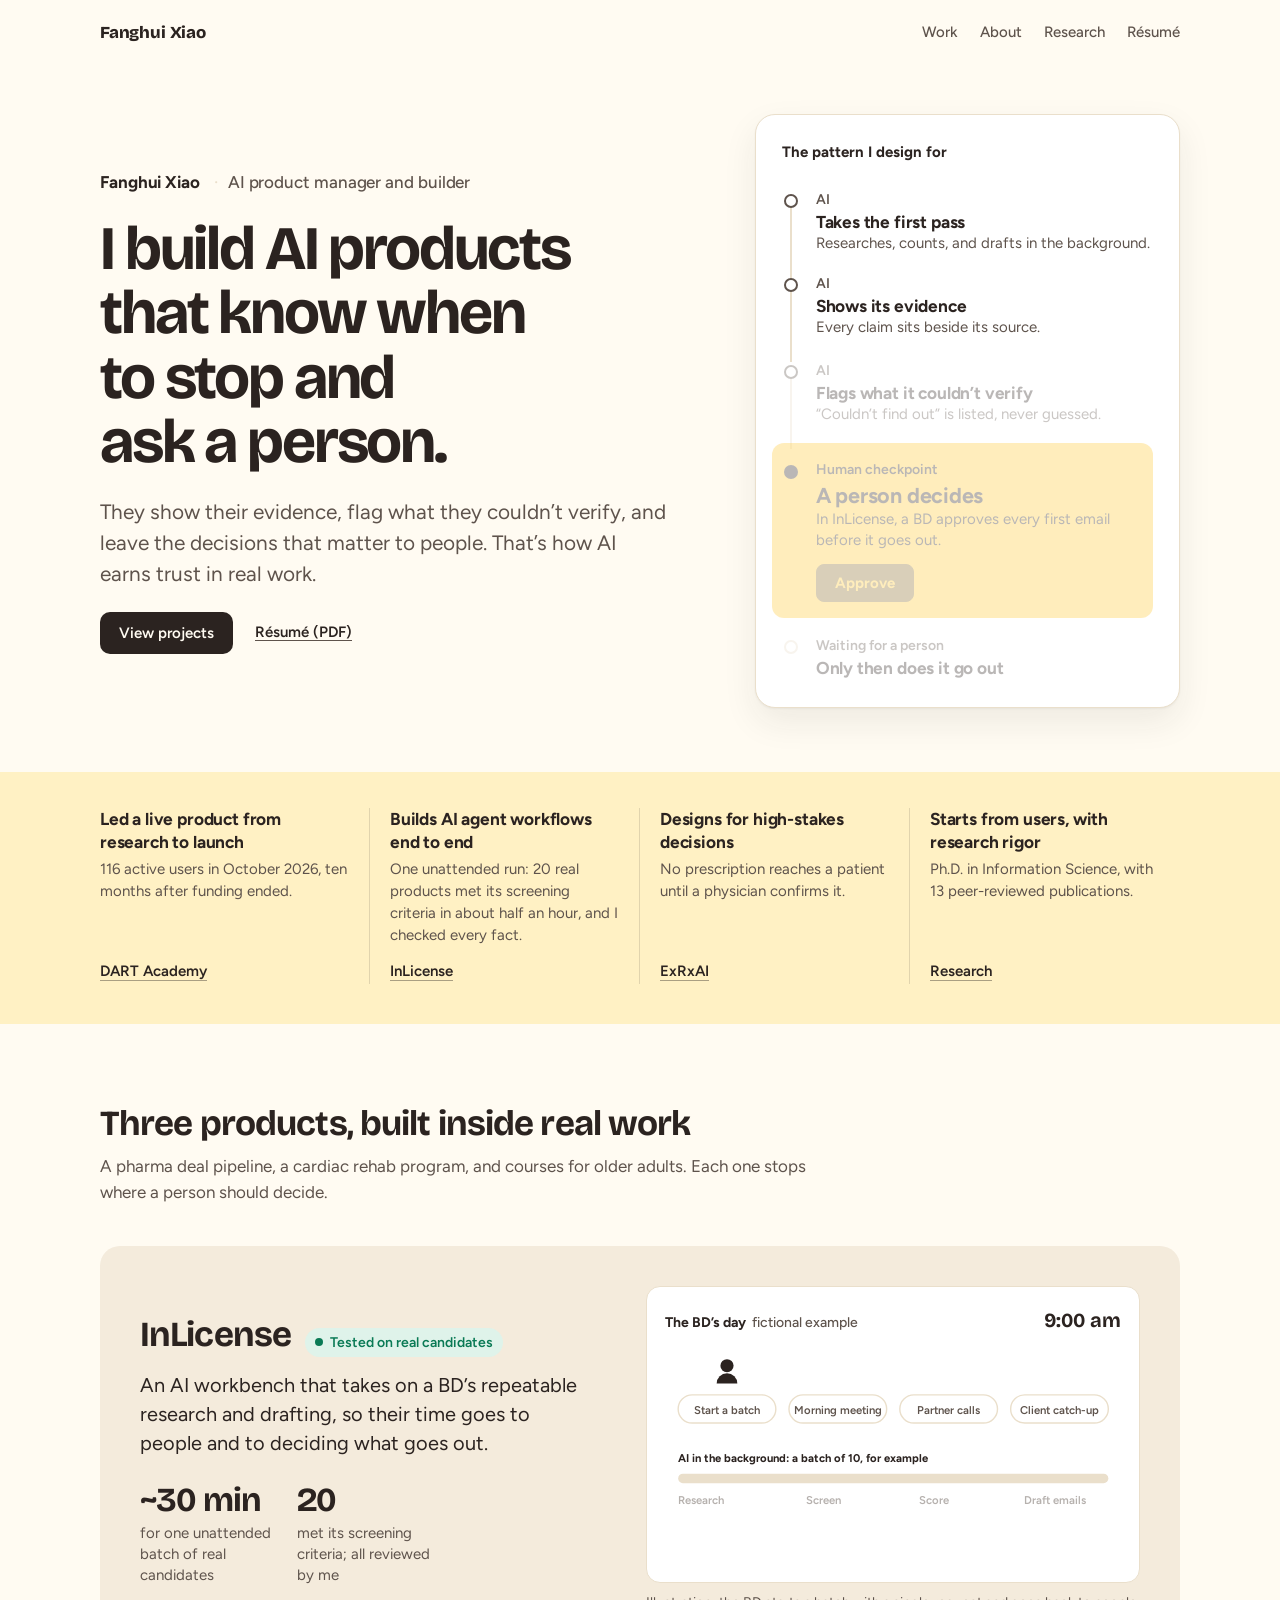
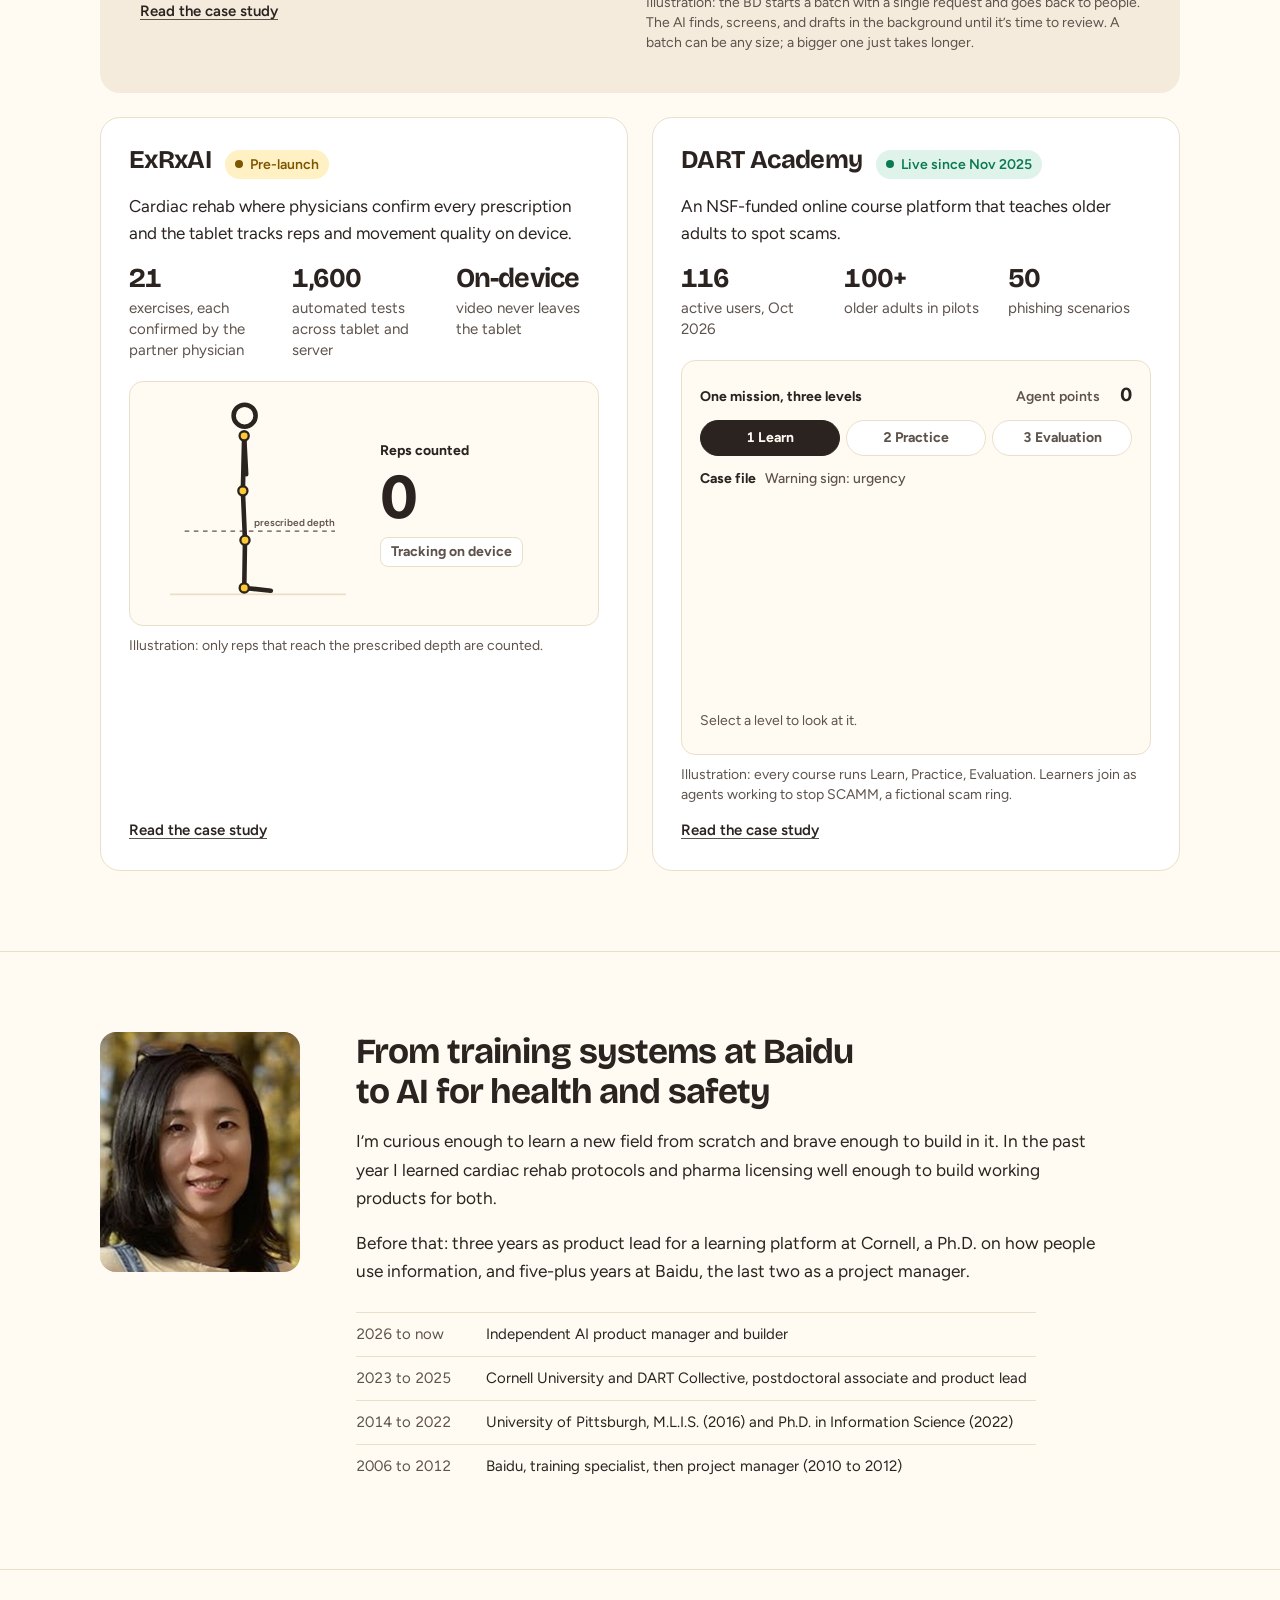
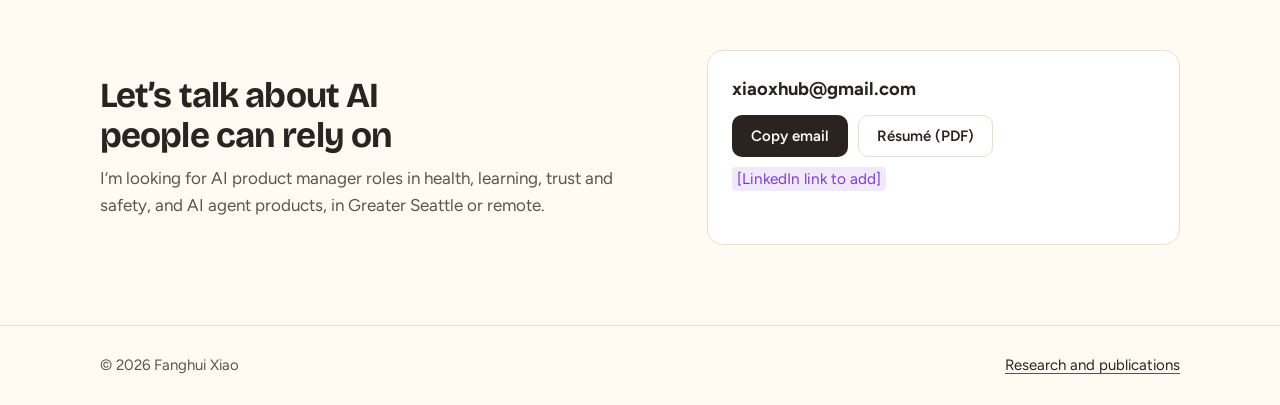
==== index.html @ 5f331b15 "Initial commit" ====
<!doctype html>
<html lang="en" data-theme="light">
<head>
<meta charset="utf-8">
<meta name="robots" content="noindex, nofollow">
<meta name="viewport" content="width=device-width, initial-scale=1, viewport-fit=cover">
<title>Fanghui Xiao</title>
<meta name="claude:viewport-fit-sides" content="cover">
<meta name="description" content="Fanghui Xiao, AI product manager and builder: human-in-the-loop AI for health, learning, and safety.">
<meta property="og:title" content="Fanghui Xiao, AI product manager and builder">
<meta property="og:description" content="AI products that know when to stop and ask a person.">
<link rel="icon" href="data:image/svg+xml,%3Csvg xmlns='http://www.w3.org/2000/svg' viewBox='0 0 32 32'%3E%3Crect width='32' height='32' rx='7' fill='%232b2320'/%3E%3Ccircle cx='16' cy='16' r='7' fill='%23ffc933'/%3E%3C/svg%3E">
<link rel="preconnect" href="https://fonts.googleapis.com">
<link rel="preconnect" href="https://fonts.gstatic.com" crossorigin>
<link rel="stylesheet" href="https://fonts.googleapis.com/css2?family=Bricolage+Grotesque:opsz,wght@12..96,500;12..96,600;12..96,700;12..96,800&family=Figtree:ital,wght@0,400;0,500;0,600;0,700;1,400&display=swap">
<link rel="stylesheet" href="styles.css">
</head>
<body>
<header class="site-header">
  <div class="wrap">
    <a class="brand" href="index.html">Fanghui Xiao</a>
    <nav class="nav" aria-label="Main">
      <a href="#work">Work</a>
      <a href="#about">About</a>
      <a href="research.html">Research</a>
      <a href="Fanghui_Xiao_Resume.pdf" target="_blank" rel="noopener">Résumé</a>
    </nav>
  </div>
</header>

<main>
  <section class="hero">
    <div class="wrap hero-grid">
      <div class="hero-id">
        <p class="idline">Fanghui Xiao <span>AI product manager and builder</span></p>
        <h1 class="statement">I build AI products that know when to stop and ask a person.</h1>
        <p class="hero-sub">They show their evidence, flag what they couldn’t verify, and leave the decisions that matter to people. That’s how AI earns trust in real work.</p>
        <div class="hero-actions">
          <a class="btn btn-go" href="#work">View projects</a>
          <a class="text-link" href="Fanghui_Xiao_Resume.pdf" target="_blank" rel="noopener">Résumé (PDF)</a>
        </div>
      </div>

      <figure class="method" aria-labelledby="method-title">
        <figcaption id="method-title">The pattern I design for</figcaption>
        <ol class="method-flow">
          <li><span class="who">AI</span><b>Takes the first pass</b><span class="desc">Researches, counts, and drafts in the background.</span></li>
          <li><span class="who">AI</span><b>Shows its evidence</b><span class="desc">Every claim sits beside its source.</span></li>
          <li><span class="who">AI</span><b>Flags what it couldn’t verify</b><span class="desc">“Couldn’t find out” is listed, never guessed.</span></li>
          <li class="human"><span class="who">Human checkpoint</span><b>A person decides</b><span class="desc">In InLicense, a BD approves every first email before it goes out.</span><button class="approve" type="button" hidden>Approve</button></li>
          <li class="done" aria-live="polite"><span class="who">Confirmed</span><b>Only then does it go out</b></li>
        </ol>
        <button class="replay" type="button" hidden>Replay</button>
      </figure>
    </div>

  </section>

  <section class="claims-band" aria-label="What I bring to an AI product team">
    <div class="wrap">
      <ul class="claims">
        <li><a class="ev" href="dart.html">
          <span class="claim">Led a live product from research to launch</span>
          <span class="proof">116 active users in October 2026, ten months after funding ended.</span>
          <span class="src">DART Academy</span>
        </a></li>
        <li><a class="ev" href="inlicense.html">
          <span class="claim">Builds AI agent workflows end to end</span>
          <span class="proof">One unattended run: 20 real products met its screening criteria in about half an hour, and I checked every fact.</span>
          <span class="src">InLicense</span>
        </a></li>
        <li><a class="ev" href="exrxai.html">
          <span class="claim">Designs for high-stakes decisions</span>
          <span class="proof">No prescription reaches a patient until a physician confirms it.</span>
          <span class="src">ExRxAI</span>
        </a></li>
        <li><a class="ev" href="research.html">
          <span class="claim">Starts from users, with research rigor</span>
          <span class="proof">Ph.D. in Information Science, with 13 peer-reviewed publications.</span>
          <span class="src">Research</span>
        </a></li>
      </ul>
    </div>
  </section>

  <section class="band" id="work">
    <div class="wrap">
      <div class="band-head">
        <h2>Three products, built inside real work</h2>
        <p>A pharma deal pipeline, a cardiac rehab program, and courses for older adults. Each one stops where a person should decide.</p>
      </div>

      <article class="feature">
        <div class="work-text">
          <div class="work-title"><h3><a href="inlicense.html">InLicense</a></h3><span class="chip go">Tested on real candidates</span></div>
          <p>An AI workbench that takes on a BD’s repeatable research and drafting, so their time goes to people and to deciding what goes out.</p>
          <ul class="stat-line">
            <li><strong>~30 min</strong>for one unattended batch of real candidates</li>
            <li><strong>20</strong>met its screening criteria; all reviewed by me</li>
          </ul>
          <a class="read" href="inlicense.html">Read the case study</a>
        </div>
        <figure class="vig" data-vig="day">
          <div class="vig-stage bd">
            <p class="vig-h">The BD’s day <span>fictional example</span><span class="pts"><b data-bd="clock">9:00 am</b></span></p>
            <svg viewBox="0 0 486 232" role="img" aria-label="A BD starts a batch, spends the day in meetings and calls while the pipeline works in the background, and returns to drafts ready for review.">
              <g class="bd-stop" data-bd="s0"><rect x="14" y="52" width="104" height="30" rx="15"></rect><text x="66" y="72" text-anchor="middle">Start a batch</text></g>
              <g class="bd-stop" data-bd="s1"><rect x="132" y="52" width="104" height="30" rx="15"></rect><text x="184" y="72" text-anchor="middle">Morning meeting</text></g>
              <g class="bd-stop" data-bd="s2"><rect x="250" y="52" width="104" height="30" rx="15"></rect><text x="302" y="72" text-anchor="middle">Partner calls</text></g>
              <g class="bd-stop" data-bd="s3"><rect x="368" y="52" width="104" height="30" rx="15"></rect><text x="420" y="72" text-anchor="middle">Client catch-up</text></g>
              <g class="bd-me" data-bd="me" transform="translate(66,30)"><circle cx="0" cy="-9" r="7"></circle><path d="M-11 10a11 11 0 0 1 22 0z"></path></g>
              <text class="bd-row" x="14" y="124">AI in the background: a batch of 10, for example</text>
              <rect class="bd-bar" x="14" y="136" width="458" height="10" rx="5"></rect>
              <rect class="bd-fill" data-bd="fill" x="14" y="136" width="0" height="10" rx="5"></rect>
              <text class="bd-step" data-bd="p0" x="14" y="168">Research</text>
              <text class="bd-step" data-bd="p1" x="150" y="168">Screen</text>
              <text class="bd-step" data-bd="p2" x="270" y="168">Score</text>
              <text class="bd-step" data-bd="p3" x="382" y="168">Draft emails</text>
              <g class="bd-done" data-bd="done"><rect x="14" y="186" width="458" height="38" rx="10"></rect><text x="30" y="210">6 drafts ready for your review. 1 needs your check.</text></g>
            </svg>
          </div>
          <figcaption>Illustration: the BD starts a batch with a single request and goes back to people. The AI finds, screens, and drafts in the background until it’s time to review. A batch can be any size; a bigger one just takes longer.</figcaption>
        </figure>
      </article>

      <div class="work-pair">
        <article class="work-card">
          <div class="work-title"><h3><a href="exrxai.html">ExRxAI</a></h3><span class="chip hold">Pre-launch</span></div>
          <p>Cardiac rehab where physicians confirm every prescription and the tablet tracks reps and movement quality on device.</p>
          <ul class="stat-line">
            <li><strong>21</strong>exercises, each confirmed by the partner physician</li>
            <li><strong>1,600</strong>automated tests across tablet and server</li>
            <li><strong>On-device</strong>video never leaves the tablet</li>
          </ul>
          <figure class="vig" data-vig="squat">
            <div class="vig-stage ex">
              <svg viewBox="0 0 240 226" role="img" aria-label="A figure doing squats while its joints are tracked">
                <line class="ex-floor" x1="24" y1="212" x2="216" y2="212"></line>
                <line class="ex-target" x1="40" y1="143" x2="204" y2="143"></line>
                <text class="ex-tlabel" x="204" y="137" text-anchor="end">prescribed depth</text>
                <line class="ex-bone" x1="105" y1="205" x2="134" y2="208"></line>
                <polyline class="ex-bone" data-ex="body" points="105,205 105,153 105,99 105,39"></polyline>
                <line class="ex-bone" data-ex="arm" x1="105" y1="39" x2="105" y2="81"></line>
                <circle class="ex-head" data-ex="head" cx="105" cy="17" r="12"></circle>
                <circle class="ex-joint" data-ex="j0" cx="105" cy="205" r="5"></circle>
                <circle class="ex-joint" data-ex="j1" cx="105" cy="153" r="5"></circle>
                <circle class="ex-joint" data-ex="j2" cx="105" cy="99" r="5"></circle>
                <circle class="ex-joint" data-ex="j3" cx="105" cy="39" r="5"></circle>
              </svg>
              <div class="ex-read">
                <p class="vig-h">Reps counted</p>
                <p class="ex-count" data-ex="count">0</p>
                <p class="ex-status" data-ex="status" data-s="idle">Tracking on device</p>
              </div>
            </div>
            <figcaption>Illustration: only reps that reach the prescribed depth are counted.</figcaption>
          </figure>
          <a class="read" href="exrxai.html">Read the case study</a>
        </article>

        <article class="work-card">
          <div class="work-title"><h3><a href="dart.html">DART Academy</a></h3><span class="chip go">Live since Nov 2025</span></div>
          <p>An NSF-funded online course platform that teaches older adults to spot scams.</p>
          <ul class="stat-line">
            <li><strong>116</strong>active users, Oct 2026</li>
            <li><strong>100+</strong>older adults in pilots</li>
            <li><strong>50</strong>phishing scenarios</li>
          </ul>
          <figure class="vig" data-vig="mission">
            <div class="vig-stage dart">
              <p class="vig-h">One mission, three levels<span class="pts">Agent points <b data-da="pts">0</b></span></p>
              <ol class="lv" aria-label="Choose a level to look at"><li data-lv="0"><button type="button">Learn</button></li><li data-lv="1"><button type="button">Practice</button></li><li data-lv="2"><button type="button">Evaluation</button></li></ol>
              <div class="ms">
                <div class="ms-p" data-ms="0">
                  <p class="ms-t">Case file <span>Warning sign: urgency</span></p>
                  <dl class="cf">
                    <div data-cf="1"><dt>Why scammers do it</dt><dd>So you act before you think.</dd></div>
                    <div data-cf="2"><dt>What to do</dt><dd>Slow down and verify first.</dd></div>
                    <div data-cf="3"><dt>What to say</dt><dd>“I need time to check this.”</dd></div>
                  </dl>
                </div>
                <div class="ms-p" data-ms="1">
                  <p class="ms-t">Intercepted from SCAMM <span>practice scenario</span></p>
                  <svg class="ms-msg" viewBox="0 0 330 132" role="img" aria-label="A magnifying glass sweeps a suspicious text message and two warning signs light up">
                    <rect class="da-bubble" x="6" y="6" width="262" height="120" rx="16"></rect>
                    <rect class="da-hl" data-da="h1" x="0" y="0" width="0" height="0" rx="5"></rect>
                    <rect class="da-hl" data-da="h2" x="0" y="0" width="0" height="0" rx="5"></rect>
                    <text class="da-t" x="26" y="42">Grandma, I’m in trouble.</text>
                    <text class="da-t" data-da="t1" x="26" y="74">Send $2,000 right now.</text>
                    <text class="da-t" data-da="t2" x="26" y="106">Please don’t tell Mom.</text>
                    <g class="da-lens" data-da="lens"><line x1="17" y1="17" x2="40" y2="40"></line><circle r="24"></circle></g>
                  </svg>
                  <p class="signs"><span data-sg="1">Urgency and money</span><span data-sg="2">Secrecy</span></p>
                </div>
                <div class="ms-p ms-ev" data-ms="2">
                  <svg class="shield" viewBox="0 0 120 140" role="img" aria-label="A shield badge fills as the learner passes the evaluation">
                    <defs><clipPath id="shield-clip"><rect data-da="rise" x="0" y="140" width="120" height="140"></rect></clipPath></defs>
                    <path class="sh-bg" d="M60 8L108 26V70C108 100 88 122 60 132C32 122 12 100 12 70V26Z"></path>
                    <path class="sh-fill" clip-path="url(#shield-clip)" d="M60 8L108 26V70C108 100 88 122 60 132C32 122 12 100 12 70V26Z"></path>
                    <path class="sh-line" d="M60 8L108 26V70C108 100 88 122 60 132C32 122 12 100 12 70V26Z"></path>
                    <path class="sh-check" data-da="check" d="M40 70l14 15 27-32"></path>
                  </svg>
                  <div class="ev">
                    <p data-ev="1">Evaluation passed</p>
                    <p data-ev="2">Rank up</p>
                    <p data-ev="3">Certificate earned</p>
                  </div>
                </div>
              </div>
              <p class="ms-ctl"><span class="ms-hint">Select a level to look at it.</span><button class="ms-play" type="button" hidden>Play all</button></p>
            </div>
            <figcaption>Illustration: every course runs Learn, Practice, Evaluation. Learners join as agents working to stop SCAMM, a fictional scam ring.</figcaption>
          </figure>
          <a class="read" href="dart.html">Read the case study</a>
        </article>
      </div>

    </div>
  </section>

  <section class="band" id="about">
    <div class="wrap about">
      <div class="portrait">
        <span class="initials" aria-hidden="true">FX</span>
        <img src="images/fanghui.jpg" alt="Fanghui Xiao" id="portrait-img" onerror="this.remove()">
      </div>
      <div class="about-text">
        <h2>From training systems at Baidu to AI for health and safety</h2>
        <p>I’m curious enough to learn a new field from scratch and brave enough to build in it. In the past year I learned cardiac rehab protocols and pharma licensing well enough to build working products for both.</p>
        <p>Before that: three years as product lead for a learning platform at Cornell, a Ph.D. on how people use information, and five-plus years at Baidu, the last two as a project manager.</p>
        <ul class="path">
          <li><span class="when">2026 to now</span><span>Independent AI product manager and builder</span></li>
          <li><span class="when">2023 to 2025</span><span>Cornell University and DART Collective, postdoctoral associate and product lead</span></li>
          <li><span class="when">2014 to 2022</span><span>University of Pittsburgh, M.L.I.S. (2016) and Ph.D. in Information Science (2022)</span></li>
          <li><span class="when">2006 to 2012</span><span>Baidu, training specialist, then project manager (2010 to 2012)</span></li>
        </ul>
      </div>
    </div>
  </section>

  <section class="band" id="contact">
    <div class="wrap contact">
      <div class="band-head" style="margin-bottom:0">
        <h2>Let’s talk about AI people can rely on</h2>
        <p>I’m looking for AI product manager roles in health, learning, trust and safety, and AI agent products, in Greater Seattle or remote.</p>
      </div>
      <div class="contact-box">
        <span class="email" id="email-2">xiaoxhub@gmail.com</span>
        <div class="row">
          <button class="btn btn-go" type="button" data-copy="email-2" data-note="note-2">Copy email</button>
          <a class="btn btn-line" href="Fanghui_Xiao_Resume.pdf" target="_blank" rel="noopener">Résumé (PDF)</a>
          <span class="todo-inline">[LinkedIn link to add]</span>
        </div>
        <span class="copy-note" id="note-2" aria-live="polite"></span>
      </div>
    </div>
  </section>
</main>

<footer class="site-footer">
  <div class="wrap">
    <span>© 2026 Fanghui Xiao</span>
    <a href="research.html">Research and publications</a>
  </div>
</footer>

<script src="vignettes.js"></script>
<script>
(function () {
  var img = document.getElementById('portrait-img');
  var initials = document.querySelector('.portrait .initials');
  function showPhoto() { if (initials) initials.style.visibility = 'hidden'; }
  if (img) { if (img.complete && img.naturalWidth > 0) showPhoto(); else img.addEventListener('load', showPhoto); }

  /* Method diagram: the AI steps run, then the flow waits for the visitor to approve. */
  (function () {
    var m = document.querySelector('.method');
    if (!m) return;
    if (window.matchMedia && window.matchMedia('(prefers-reduced-motion: reduce)').matches) return;
    var items = m.querySelectorAll('.method-flow li');
    var btn = m.querySelector('.approve'), replay = m.querySelector('.replay');
    var who = m.querySelector('li.done .who');
    var timers = [];
    function run() {
      timers.forEach(clearTimeout); timers = [];
      m.classList.add('play'); m.classList.remove('approved', 'waiting');
      Array.prototype.forEach.call(items, function (li) { li.classList.remove('on'); });
      btn.hidden = false; btn.disabled = true; btn.textContent = 'Approve';
      replay.hidden = true; who.textContent = 'Waiting for a person';
      [0, 1, 2, 3].forEach(function (i) {
        timers.push(setTimeout(function () {
          items[i].classList.add('on');
          if (i === 3) { btn.disabled = false; m.classList.add('waiting'); }
        }, 500 + i * 650));
      });
    }
    btn.addEventListener('click', function () {
      m.classList.remove('waiting'); m.classList.add('approved');
      items[4].classList.add('on');
      who.textContent = 'Confirmed'; btn.textContent = '\u2713 Approved'; btn.disabled = true;
      replay.hidden = false;
    });
    replay.addEventListener('click', run);
    run();
  })();

  document.querySelectorAll('[data-copy]').forEach(function (btn) {
    btn.addEventListener('click', function () {
      var el = document.getElementById(btn.getAttribute('data-copy'));
      var note = document.getElementById(btn.getAttribute('data-note'));
      var text = el.textContent.trim();
      var done = function () { note.textContent = 'Email copied.'; };
      var fallback = function () {
        var r = document.createRange(); r.selectNodeContents(el);
        var s = window.getSelection(); s.removeAllRanges(); s.addRange(r);
        note.textContent = 'Selected. Press Ctrl+C or Cmd+C to copy.';
      };
      try {
        if (navigator.clipboard && navigator.clipboard.writeText) navigator.clipboard.writeText(text).then(done, fallback);
        else fallback();
      } catch (e) { fallback(); }
    });
  });
})();
</script>
</body>
</html>
---- styles.css ----
/*
  Design plan
  Subject: Fanghui Xiao, AI product manager who builds human-in-the-loop AI.
  Audience: recruiters (10-second skim) and AI PM hiring managers (want evidence of judgment).
  Signature: an evidence card in the hero. Four numbered claims, each linking to the case study
  that backs it. Two semantic colors carry the work sections:
  amber = a human checkpoint / needs review, green = confirmed by a person.
  Layout: left-aligned, generous margins; home hero is two columns (identity | review card);
  case studies use a heading column beside a reading column, stacking on phones.
  Type: Schibsted Grotesk for everything structural; Source Serif 4 for long-form reading.
*/
:root {
  --paper: #f3f5f4;
  --surface: #ffffff;
  --ink: #17201d;
  --ink-soft: #424e4a;
  --rule: #d6dedb;
  --go: #0b6e4f;          /* confirmed by a person */
  --go-wash: #e0efe8;
  --hold: #a35d00;        /* human checkpoint / needs review */
  --hold-wash: #f8ecd9;
  --todo: #7b3fc4;
  --todo-wash: #f1e9fb;
  --shadow: 0 1px 2px rgba(23, 32, 29, 0.06), 0 12px 32px rgba(23, 32, 29, 0.08);

  --sans: "Schibsted Grotesk", "Helvetica Neue", Arial, sans-serif;
  --serif: "Source Serif 4", Georgia, "Times New Roman", serif;

  --t-xs: 0.875rem;
  --t-sm: 0.9375rem;
  --t-base: 1.0625rem;
  --t-md: 1.25rem;
  --t-lg: 1.6rem;
  --t-xl: 2.2rem;
  --t-hero: clamp(2.6rem, 1.7rem + 3.6vw, 4.6rem);

  --maxw: 1120px;
  --r: 10px;
}

*, *::before, *::after { box-sizing: border-box; }
[hidden] { display: none !important; }
html { -webkit-text-size-adjust: 100%; scroll-behavior: smooth; }
body {
  margin: 0;
  background: var(--paper);
  color: var(--ink);
  font-family: var(--sans);
  font-size: var(--t-base);
  line-height: 1.55;
}
img { max-width: 100%; height: auto; display: block; }
a { color: var(--go); text-underline-offset: 3px; text-decoration-thickness: 1px; }
a:hover { text-decoration-thickness: 2px; }
:focus-visible { outline: 2px solid var(--go); outline-offset: 3px; border-radius: 3px; }
h1, h2, h3 { margin: 0; line-height: 1.12; text-wrap: balance; font-weight: 700; letter-spacing: -0.015em; }
h1 { font-size: var(--t-hero); font-weight: 800; letter-spacing: -0.03em; }
h2 { font-size: var(--t-xl); }
h3 { font-size: var(--t-md); letter-spacing: -0.005em; }
p { margin: 0; max-width: 68ch; }

.wrap {
  max-width: var(--maxw);
  margin: 0 auto;
  padding-left: max(20px, env(safe-area-inset-left, 0px));
  padding-right: max(20px, env(safe-area-inset-right, 0px));
}
.kicker { font-size: var(--t-sm); font-weight: 600; color: var(--ink-soft); }
.muted { color: var(--ink-soft); }

/* ---------- Header ---------- */
.site-header .wrap { display: flex; align-items: center; justify-content: space-between; gap: 16px; flex-wrap: wrap; padding-block: 20px; }
.brand { font-weight: 800; font-size: 1.05rem; color: var(--ink); text-decoration: none; letter-spacing: -0.01em; }
.nav { display: flex; gap: 22px; flex-wrap: wrap; font-size: var(--t-sm); font-weight: 500; }
.nav a { color: var(--ink-soft); text-decoration: none; }
.nav a:hover, .nav a[aria-current="page"] { color: var(--ink); }
.nav a[aria-current="page"] { text-decoration: underline; text-decoration-color: var(--go); text-decoration-thickness: 2px; }

/* ---------- Buttons ---------- */
.btn {
  display: inline-flex; align-items: center; justify-content: center; gap: 8px;
  padding: 11px 18px; border-radius: 8px; font: 600 var(--t-sm)/1.2 var(--sans);
  text-decoration: none; cursor: pointer; border: 1.5px solid transparent;
}
.btn-go { background: var(--go); color: var(--surface); }
.btn-go:hover { filter: brightness(1.08); }
.btn-line { background: transparent; color: var(--ink); border-color: var(--rule); }
.btn-line:hover { border-color: var(--ink-soft); }

/* ---------- Hero ---------- */
.hero { padding-block: 40px 88px; }
.hero-grid { display: grid; grid-template-columns: minmax(0, 1.1fr) minmax(0, 1fr); gap: 56px; align-items: center; }
.hero-id { display: flex; flex-direction: column; gap: 22px; }
.hero-id .role { font-size: var(--t-md); font-weight: 600; color: var(--go); margin: 0; }
.hero-id .pitch { font-family: var(--serif); font-size: clamp(1.4rem, 1.05rem + 1.1vw, 1.8rem); line-height: 1.4; max-width: 36ch; text-wrap: balance; letter-spacing: -0.005em; }
.glance { display: grid; grid-template-columns: auto minmax(0, 1fr); gap: 6px 18px; margin: 0; font-size: var(--t-sm); max-width: 440px; }
.glance dt { color: var(--ink-soft); }
.glance dd { margin: 0; font-weight: 500; }
.hero-actions { display: flex; gap: 22px; flex-wrap: wrap; align-items: center; }

/* The evidence card: the one object on the page with depth */
.review {
  background: var(--surface); border: 1px solid var(--rule); border-radius: 14px;
  box-shadow: var(--shadow); padding: 24px 24px 20px; display: flex; flex-direction: column; gap: 14px;
}
.chip { display: inline-flex; align-items: center; gap: 7px; font-size: var(--t-xs); font-weight: 600; padding: 4px 10px; border-radius: 999px; }
.chip::before { content: ""; width: 8px; height: 8px; border-radius: 50%; background: currentColor; }
.chip.hold { color: var(--hold); background: var(--hold-wash); }
.chip.go { color: var(--go); background: var(--go-wash); }
.review-from { font-size: var(--t-xs); font-weight: 600; color: var(--ink-soft); letter-spacing: 0.02em; text-transform: uppercase; }
.review h2 { font-size: 1.5rem; letter-spacing: -0.02em; }
.evidence { list-style: none; margin: 0; padding: 0; display: flex; flex-direction: column; }
.evidence li { border-top: 1px solid var(--rule); }
.evidence .ev { display: grid; grid-template-columns: 30px minmax(0, 1fr); gap: 12px; padding: 13px 6px 13px 0; color: inherit; text-decoration: none; border-radius: 6px; }
.evidence .num { font-size: var(--t-sm); font-weight: 700; color: var(--go); font-variant-numeric: tabular-nums; padding-top: 2px; }
.evidence .claim { display: block; font-weight: 600; font-size: 1.02rem; line-height: 1.35; }
.evidence .proof { display: block; font-size: var(--t-sm); color: var(--ink-soft); margin-top: 3px; line-height: 1.45; }
.evidence .src { font-weight: 600; color: var(--go); white-space: nowrap; }
.evidence .src::after { content: " \2192"; }
.evidence .ev:hover .claim { color: var(--go); }
.evidence .ev:hover .src { text-decoration: underline; text-underline-offset: 3px; }
.text-link { font-weight: 600; font-size: var(--t-sm); }
.card-contact { align-self: flex-start; }
.card-contact::after { content: " \2192"; }
.copy-note { font-size: var(--t-xs); color: var(--ink-soft); min-height: 1.2em; }

@media (prefers-reduced-motion: no-preference) {
  .evidence li { animation: rise-in 0.5s ease both; }
  .evidence li:nth-child(1) { animation-delay: 0.1s; }
  .evidence li:nth-child(2) { animation-delay: 0.22s; }
  .evidence li:nth-child(3) { animation-delay: 0.34s; }
  .evidence li:nth-child(4) { animation-delay: 0.46s; }
}
@keyframes rise-in { from { opacity: 0.2; transform: translateY(4px); } to { opacity: 1; transform: none; } }

/* ---------- Sections ---------- */
.band { padding-block: 80px; border-top: 1px solid var(--rule); }
.band-head { display: flex; flex-direction: column; gap: 10px; margin-bottom: 40px; max-width: 760px; }
.band-head p { color: var(--ink-soft); }

/* Work rows */
.work { display: flex; flex-direction: column; }
.work-item {
  display: grid; grid-template-columns: minmax(0, 1.25fr) minmax(0, 1fr); gap: 48px;
  padding-block: 40px; border-top: 1px solid var(--rule);
}
.work-item:last-child { border-bottom: 1px solid var(--rule); }
.work-text { display: flex; flex-direction: column; gap: 14px; min-width: 0; }
.work-title { display: flex; align-items: baseline; gap: 14px; flex-wrap: wrap; }
.work-title h3 { font-size: var(--t-lg); }
.work-title h3 a { color: var(--ink); text-decoration: none; }
.work-title h3 a:hover { color: var(--go); }
.work-sub { font-size: var(--t-sm); color: var(--ink-soft); }
.stat-line { display: grid; grid-template-columns: repeat(3, minmax(0, 1fr)); gap: 12px 20px; margin: 4px 0 0; padding: 0; list-style: none; }
.stat-line li { display: flex; flex-direction: column; font-size: var(--t-sm); line-height: 1.4; color: var(--ink-soft); }
.stat-line strong { white-space: nowrap; font-size: 1.35rem; color: var(--ink); font-weight: 700; font-variant-numeric: tabular-nums; letter-spacing: -0.01em; }
.read { font-weight: 600; font-size: var(--t-sm); }

/* Flow: the signature diagram, amber marks the human step */
.flow { list-style: none; margin: 0; padding: 0; display: flex; flex-direction: column; gap: 0; align-self: center; min-width: 0; }
.flow li { position: relative; display: grid; grid-template-columns: 14px minmax(0, 1fr); gap: 12px; padding: 7px 0; font-size: var(--t-sm); }
.flow li::before { content: ""; width: 12px; height: 12px; border-radius: 50%; border: 2px solid var(--rule); background: var(--surface); margin-top: 4px; z-index: 1; }
.flow li:not(:last-child)::after { content: ""; position: absolute; left: 6px; top: 21px; bottom: -9px; width: 2px; background: var(--rule); }
.flow .who { color: var(--ink-soft); font-size: var(--t-xs); display: block; }
.flow li.human::before { border-color: var(--hold); background: var(--hold); }
.flow li.human span:first-child, .flow li.human { font-weight: 600; }
.flow li.human .who { color: var(--hold); font-weight: 600; }
.flow-key { display: flex; gap: 16px; font-size: var(--t-xs); color: var(--ink-soft); margin-top: 8px; padding-left: 26px; }
.flow-key span::before { content: ""; display: inline-block; width: 9px; height: 9px; border-radius: 50%; margin-right: 6px; vertical-align: 0; background: var(--hold); }

/* Principles */
.principles { display: grid; grid-template-columns: repeat(2, minmax(0, 1fr)); gap: 36px 48px; max-width: 960px; }
.principle { display: flex; flex-direction: column; gap: 10px; padding-top: 18px; border-top: 3px solid var(--ink); }
.principle p { font-size: var(--t-base); }
.principle .ex { font-family: var(--serif); font-size: 1rem; color: var(--ink-soft); }

/* About */
.about-text { max-width: 760px; }
.id-row { display: flex; align-items: center; gap: 22px; }
.id-row .role { margin-top: 8px; }
.portrait { position: relative; flex: none; width: 148px; height: 148px; border-radius: 50%; overflow: hidden; background: var(--go-wash); display: grid; place-items: center; }
.portrait img { position: absolute; inset: 0; width: 100%; height: 100%; object-fit: cover; }
.portrait .initials { font-size: 2rem; font-weight: 800; color: var(--go); letter-spacing: -0.03em; }
.about-text { display: flex; flex-direction: column; gap: 16px; }
.about-text p { font-family: var(--serif); font-size: 1.12rem; line-height: 1.65; }
.path { list-style: none; margin: 10px 0 0; padding: 0; display: grid; gap: 0; max-width: 680px; }
.path li { display: grid; grid-template-columns: 112px minmax(0, 1fr); gap: 18px; padding: 10px 0; border-top: 1px solid var(--rule); font-size: var(--t-sm); }
.path .when { color: var(--ink-soft); font-variant-numeric: tabular-nums; }

/* Contact */
.contact { display: grid; grid-template-columns: minmax(0, 1.2fr) minmax(0, 1fr); gap: 40px; align-items: center; }
.contact-box { display: flex; flex-direction: column; gap: 12px; padding: 24px; background: var(--surface); border: 1px solid var(--rule); border-radius: var(--r); }
.contact-box .email { font-weight: 700; font-size: 1.15rem; user-select: all; overflow-wrap: anywhere; }
.contact-box .row { display: flex; gap: 10px; flex-wrap: wrap; }

.site-footer { border-top: 1px solid var(--rule); padding-block: 28px; font-size: var(--t-sm); color: var(--ink-soft); }
.site-footer .wrap { display: flex; justify-content: space-between; gap: 12px; flex-wrap: wrap; }

/* ---------- Case study ---------- */
.case-top { padding-block: 32px 64px; }
.case-top .wrap { display: grid; grid-template-columns: minmax(0, 1.3fr) minmax(0, 1fr); gap: 48px; align-items: start; }
.case-intro { display: flex; flex-direction: column; gap: 18px; }
.back { font-size: var(--t-sm); font-weight: 600; text-decoration: none; }
.case-intro .lead { font-family: var(--serif); font-size: 1.3rem; line-height: 1.5; max-width: 38ch; }
.summary { background: var(--surface); border: 1px solid var(--rule); border-radius: var(--r); padding: 22px; display: flex; flex-direction: column; gap: 14px; box-shadow: var(--shadow); }
.summary h2 { font-size: 1rem; }
.summary dl { margin: 0; display: grid; grid-template-columns: 92px minmax(0, 1fr); gap: 10px 14px; font-size: var(--t-sm); }
.summary dt { color: var(--ink-soft); }
.summary dd { margin: 0; font-weight: 500; }

.case-sec { padding-block: 64px; border-top: 1px solid var(--rule); }
.case-sec .wrap { display: grid; grid-template-columns: 240px minmax(0, 1fr); gap: 48px; }
.case-sec h2 { font-size: var(--t-lg); position: sticky; top: 24px; align-self: start; }
.prose { display: flex; flex-direction: column; gap: 16px; min-width: 0; }
.prose p, .prose li { font-family: var(--serif); font-size: 1.1rem; line-height: 1.65; }
.prose ul { margin: 0; padding-left: 1.15em; max-width: 68ch; }
.prose li + li { margin-top: 8px; }
.prose strong { font-family: var(--sans); font-size: 0.98em; }

.flow-wide { display: grid; grid-template-columns: repeat(auto-fill, minmax(132px, 1fr)); gap: 10px; list-style: none; margin: 0; padding: 0; counter-reset: s; max-width: none !important; }
.prose .flow-wide li, .flow-wide li { counter-increment: s; min-width: 0; margin: 0; padding: 14px; border: 1px solid var(--rule); border-radius: 8px; background: var(--surface); font-family: var(--sans); font-size: var(--t-sm); font-weight: 600; line-height: 1.35; }
.flow-wide li::before { content: counter(s); display: block; font-size: 0.8125rem; font-weight: 700; color: var(--ink-soft); margin-bottom: 6px; }
.flow-wide .who { display: block; font-weight: 500; color: var(--ink-soft); font-size: var(--t-xs); margin-top: 4px; }
.flow-wide li.human { border-color: var(--hold); background: var(--hold-wash); }
.flow-wide li.human::before, .flow-wide li.human .who { color: var(--hold); }

.decisions { display: flex; flex-direction: column; gap: 18px; }
.decision { display: grid; grid-template-columns: minmax(0, 1.6fr) minmax(0, 1fr); gap: 28px; padding: 24px; background: var(--surface); border: 1px solid var(--rule); border-radius: var(--r); }
.decision h3 { margin-bottom: 8px; }
.decision p { font-family: var(--serif); font-size: 1.05rem; line-height: 1.6; }
.cost { border-left: 3px solid var(--hold); padding-left: 16px; align-self: start; }
.cost b { display: block; font-size: var(--t-sm); color: var(--hold); margin-bottom: 4px; }
.cost p { font-family: var(--sans); font-size: var(--t-sm); color: var(--ink-soft); line-height: 1.5; }

.figures { display: grid; grid-template-columns: repeat(3, minmax(0, 1fr)); gap: 14px; }
.figure-n { padding: 18px; background: var(--surface); border: 1px solid var(--rule); border-radius: var(--r); }
.figure-n strong { display: block; font-size: var(--t-xl); font-weight: 800; letter-spacing: -0.03em; line-height: 1.05; font-variant-numeric: tabular-nums; }
.figure-n span { font-size: var(--t-sm); color: var(--ink-soft); }

.shots { display: grid; grid-template-columns: repeat(2, minmax(0, 1fr)); gap: 18px; }
figure { margin: 0; }
.shot { aspect-ratio: 16 / 10; max-width: 100%; border: 1.5px dashed var(--rule); border-radius: var(--r); background: var(--surface); display: grid; place-items: center; text-align: center; padding: 16px; color: var(--ink-soft); font-size: var(--t-sm); }
figcaption { font-size: var(--t-sm); color: var(--ink-soft); margin-top: 8px; }

.next-case { padding-block: 56px; border-top: 1px solid var(--rule); }
.next-case a { font-size: var(--t-lg); font-weight: 700; text-decoration: none; color: var(--ink); }
.next-case a:hover { color: var(--go); }

/* To-do markers: remove before going live */
.todo { background: var(--todo-wash); color: var(--todo); border: 1.5px dashed var(--todo); border-radius: 8px; padding: 10px 14px; font-family: var(--sans) !important; font-size: var(--t-sm) !important; max-width: 68ch; }
.todo-inline { background: var(--todo-wash); color: var(--todo); border-radius: 4px; padding: 0 5px; font-family: var(--sans); font-size: 0.9em; }

/* Research */
.pubs { list-style: none; margin: 0; padding: 0; display: flex; flex-direction: column; }
.pubs li { display: grid; grid-template-columns: 70px minmax(0, 1fr); gap: 18px; padding: 14px 0; border-top: 1px solid var(--rule); }
.pubs .year { color: var(--ink-soft); font-variant-numeric: tabular-nums; font-size: var(--t-sm); padding-top: 2px; }
.pubs .title { font-weight: 600; }
.pubs .authors { font-size: var(--t-sm); }
.pubs .venue { font-family: var(--serif); font-style: italic; color: var(--ink-soft); font-size: 0.98rem; }
.award { display: inline-block; font-size: 0.8125rem; font-weight: 600; color: var(--hold); background: var(--hold-wash); border-radius: 999px; padding: 1px 8px; margin-left: 6px; vertical-align: 2px; }

/* ---------- Responsive ---------- */
@media (max-width: 960px) {
  .hero-grid, .contact, .case-top .wrap { grid-template-columns: minmax(0, 1fr); gap: 36px; }
  .work-item { grid-template-columns: minmax(0, 1fr); gap: 24px; }
  .principles, .figures { grid-template-columns: minmax(0, 1fr); }
  .case-sec .wrap { grid-template-columns: minmax(0, 1fr); gap: 20px; }
  .case-sec h2 { position: static; }
  .decision { grid-template-columns: minmax(0, 1fr); gap: 16px; }
}
@media (max-width: 600px) {
  .hero { padding-block: 16px 56px; }
  .band, .case-sec { padding-block: 52px; }
  .work-item { padding-block: 28px; }
  .portrait { width: 96px; height: 96px; }
  .portrait .initials { font-size: 1.4rem; }
  .id-row { gap: 16px; }
  .shots { grid-template-columns: minmax(0, 1fr); }
  .path li { grid-template-columns: 90px minmax(0, 1fr); }
  .review { padding: 20px 16px 16px; }
  .stat-line { gap: 12px 14px; }
  .stat-line strong { font-size: 1.15rem; }
}
@media (prefers-reduced-motion: reduce) { html { scroll-behavior: auto; } }
.id-row h1 { font-size: clamp(2.2rem, 1.3rem + 2.6vw, 3.4rem); white-space: nowrap; }

/* Steps: a numbered workflow with a short description per step (case pages) */
.steps { list-style: none; margin: 0; padding: 0; counter-reset: st; max-width: 68ch !important; }
.prose .steps li, .steps li {
  counter-increment: st; position: relative; display: grid; grid-template-columns: 40px minmax(0, 1fr);
  column-gap: 14px; margin: 0; padding: 14px 0; border-top: 1px solid var(--rule);
  font-family: var(--sans); font-size: var(--t-base); line-height: 1.45;
}
.steps li:last-child { border-bottom: 1px solid var(--rule); }
.steps li::before {
  content: counter(st); grid-row: 1 / span 3; width: 30px; height: 30px; border-radius: 50%;
  display: grid; place-items: center; font-size: var(--t-sm); font-weight: 700;
  border: 1.5px solid var(--rule); color: var(--ink-soft); background: var(--surface);
}
.steps .who { grid-column: 2; font-size: var(--t-xs); font-weight: 600; color: var(--ink-soft); }
.steps b { grid-column: 2; font-weight: 700; }
.steps .desc { grid-column: 2; color: var(--ink-soft); font-size: var(--t-sm); margin-top: 2px; }
.steps li.human::before { background: var(--hold); border-color: var(--hold); color: var(--surface); }
.steps li.human .who { color: var(--hold); }
.steps-key { font-family: var(--sans) !important; font-size: var(--t-sm) !important; color: var(--ink-soft); }
.steps-key::before { content: ""; display: inline-block; width: 10px; height: 10px; border-radius: 50%; background: var(--hold); margin-right: 8px; }

/* Two-row arrow flow (case pages): row 1 sets the plan, row 2 is the training loop */
.case-sec.wide .wrap { grid-template-columns: minmax(0, 1fr); gap: 28px; }
.case-sec.wide h2 { position: static; }
.flow2 { counter-reset: fs; display: flex; flex-direction: column; gap: 12px; min-width: 0; }
.phase-label { font-size: var(--t-xs); font-weight: 700; letter-spacing: 0.04em; text-transform: uppercase; color: var(--ink-soft); }
.phase-label:not(:first-child) { margin-top: 18px; }
.phase { list-style: none; margin: 0; padding: 0; display: grid; grid-template-columns: repeat(4, minmax(0, 1fr)); gap: 34px; }
.phase li {
  position: relative; display: flex; flex-direction: column; gap: 3px; min-width: 0;
  padding: 16px; border: 1px solid var(--rule); border-radius: var(--r); background: var(--surface);
  font-size: var(--t-base); line-height: 1.4;
}
.phase li:not(.loop) { counter-increment: fs; }
.phase li:not(.loop)::before {
  content: counter(fs); width: 28px; height: 28px; border-radius: 50%; display: grid; place-items: center;
  font-size: var(--t-sm); font-weight: 700; border: 1.5px solid var(--rule); color: var(--ink-soft); margin-bottom: 8px;
}
.phase li:not(:last-child)::after {
  content: "\2192"; position: absolute; right: -27px; top: 50%; transform: translateY(-50%);
  font-size: 1.25rem; font-weight: 700; color: var(--ink-soft);
}
.phase .who { font-size: var(--t-xs); font-weight: 600; color: var(--ink-soft); }
.phase b { font-weight: 700; }
.phase .desc { font-size: var(--t-sm); color: var(--ink-soft); }
.phase li.human { border-color: var(--hold); background: var(--hold-wash); }
.phase li.human::before { background: var(--hold); border-color: var(--hold); color: var(--surface); }
.phase li.human .who { color: var(--hold); }
.phase li.loop { background: transparent; border: 1.5px dashed var(--rule); justify-content: center; }
.phase li.loop b::before { content: "\21BA  "; color: var(--ink-soft); }
.flow2 .steps-key { margin-top: 8px; }
@media (max-width: 860px) {
  .phase { grid-template-columns: minmax(0, 1fr); gap: 30px; }
  .phase li:not(:last-child)::after { content: "\2193"; right: auto; left: 28px; top: auto; bottom: -27px; transform: none; }
}
.phase.five { grid-template-columns: repeat(5, minmax(0, 1fr)); gap: 30px; }
.phase.five li:not(:last-child)::after { right: -24px; }
.phase li.end b::before { content: "\2713  "; color: var(--go); }
.flow-note { font-family: var(--serif); font-size: 1.1rem; line-height: 1.65; margin-top: 8px; }
@media (max-width: 860px) {
  .phase.five { grid-template-columns: minmax(0, 1fr); }
  .phase.five li:not(:last-child)::after { right: auto; }
}

/* Wider, consistent reading column on case pages */
.case-sec .wrap { grid-template-columns: 200px minmax(0, 1fr); }
.prose p, .prose ul, .prose .todo { max-width: 47rem; }
.prose ul { padding-left: 1.15em; }
@media (max-width: 960px) { .case-sec .wrap { grid-template-columns: minmax(0, 1fr); } }

/* ==========================================================================
   Revision, Nov 2026
   - Colour carries meaning only: amber = a person decides, green = confirmed.
     Links and buttons are ink, so the two semantic colours stay legible.
   - Home hero: the statement is the headline; the method diagram is the visual.
   - One featured case, two compact ones. Larger numbers.
   ========================================================================== */
a { color: var(--ink); text-decoration-color: var(--ink-soft); }
a:hover { text-decoration-color: var(--ink); }
:focus-visible { outline-color: var(--ink); }
.nav a[aria-current="page"] { text-decoration-color: var(--ink); }
.btn-go { background: var(--ink); color: var(--paper); }
.btn-go:hover { filter: none; opacity: 0.86; }
.work-title h3 a:hover, .next-case a:hover { color: var(--ink); text-decoration: underline; text-decoration-thickness: 2px; text-underline-offset: 5px; }
.summary { box-shadow: none; }

/* Hero */
.hero { padding-block: 48px 72px; }
.hero-grid { grid-template-columns: minmax(0, 1.25fr) minmax(0, 0.9fr); gap: 64px; align-items: center; }
.hero-id { gap: 28px; }
.idline { font-weight: 700; font-size: var(--t-base); letter-spacing: -0.005em; }
.idline span { font-weight: 500; color: var(--ink-soft); }
.idline span::before { content: "·"; margin: 0 10px; color: var(--rule); }
h1.statement {
  font-family: var(--serif); font-weight: 600; letter-spacing: -0.02em; line-height: 1.12;
  font-size: clamp(2.1rem, 1.2rem + 3.2vw, 3.7rem); max-width: 17ch; text-wrap: balance;
}

/* Method diagram: the signature visual. One amber step, one green step. */
.method { background: var(--surface); border: 1px solid var(--rule); border-radius: 16px; box-shadow: var(--shadow); padding: 26px 26px 22px; }
.method figcaption { margin: 0 0 16px; font-size: var(--t-xs); font-weight: 700; letter-spacing: 0.04em; text-transform: uppercase; color: var(--ink-soft); }
.method-flow { list-style: none; margin: 0; padding: 0; display: flex; flex-direction: column; }
.method-flow li { position: relative; display: grid; grid-template-columns: 18px minmax(0, 1fr); column-gap: 16px; padding: 9px 0; }
.method-flow li > * { grid-column: 2; }
.method-flow li::before { content: ""; grid-column: 1; grid-row: 1 / span 3; width: 14px; height: 14px; margin: 5px 2px 0; border-radius: 50%; border: 2px solid var(--ink-soft); background: var(--surface); z-index: 1; }
.method-flow li:not(:last-child)::after { content: ""; position: absolute; left: 8px; top: 26px; bottom: -14px; width: 2px; background: var(--rule); }
.method-flow .who { font-size: var(--t-xs); font-weight: 600; color: var(--ink-soft); }
.method-flow b { font-size: 1.08rem; font-weight: 700; letter-spacing: -0.01em; line-height: 1.3; }
.method-flow .desc { font-size: var(--t-sm); color: var(--ink-soft); line-height: 1.45; }
.method-flow li.human { margin: 8px 0 8px -10px; padding: 16px 16px 16px 10px; border-radius: 12px; background: var(--hold); color: var(--surface); }
.method-flow li.human::before { border-color: var(--surface); background: var(--surface); margin-top: 6px; }
.method-flow li.human::after { display: none; }
.method-flow li.human .who, .method-flow li.human .desc { color: var(--surface); opacity: 0.92; }
.method-flow li.human b { font-size: 1.35rem; }
.method-flow li.done::before { border-color: var(--go); background: var(--go); }
.method-flow li.done .who { color: var(--go); }

/* Claims strip */
.claims { list-style: none; margin: 64px 0 0; padding: 0; display: grid; grid-template-columns: repeat(4, minmax(0, 1fr)); gap: 0; border-top: 2px solid var(--ink); }
.claims li { border-right: 1px solid var(--rule); }
.claims li:last-child { border-right: 0; }
.claims .ev { display: flex; flex-direction: column; gap: 6px; height: 100%; padding: 18px 20px 6px 0; margin-left: 20px; color: inherit; text-decoration: none; }
.claims li:first-child .ev { margin-left: 0; }
.claims .num { font-size: var(--t-xs); font-weight: 700; color: var(--ink-soft); font-variant-numeric: tabular-nums; }
.claims .claim { font-weight: 700; font-size: 1.08rem; line-height: 1.3; letter-spacing: -0.01em; }
.claims .proof { font-size: var(--t-sm); color: var(--ink-soft); line-height: 1.45; }
.claims .src { margin-top: auto; padding-top: 8px; font-size: var(--t-sm); font-weight: 600; }
.claims .src::after { content: " \2192"; }
.claims .ev:hover .src { text-decoration: underline; text-underline-offset: 3px; }

/* Numbers with weight */
.stat-line strong { font-size: 2.1rem; font-weight: 800; letter-spacing: -0.03em; line-height: 1.1; margin-bottom: 4px; }
.stat-line strong.todo-inline { font-size: 1.5rem; align-self: flex-start; padding: 2px 8px; }
.read { align-self: flex-start; }
.read::after { content: " \2192"; }

/* Featured case + pair */
.feature { display: grid; grid-template-columns: minmax(0, 1fr) minmax(0, 1.1fr); gap: 56px; align-items: center; padding: 40px; background: var(--surface); border: 1px solid var(--rule); border-radius: 16px; }
.feature .work-title h3 { font-size: var(--t-xl); }
.feature .work-text > p { font-family: var(--serif); font-size: 1.25rem; line-height: 1.45; }
.feature .stat-line { margin-top: 10px; }
.work-pair { display: grid; grid-template-columns: repeat(2, minmax(0, 1fr)); gap: 24px; margin-top: 24px; }
.work-card { display: flex; flex-direction: column; gap: 14px; padding: 28px; border: 1px solid var(--rule); border-radius: 16px; min-width: 0; }
.work-card .work-title h3 { font-size: var(--t-lg); }
.work-card .stat-line strong { font-size: 1.7rem; }
.work-card .flow { align-self: stretch; margin-top: 6px; padding-top: 14px; border-top: 1px solid var(--rule); }
.work-card .read { margin-top: auto; }
.todo.voice { margin-top: 32px; max-width: none; }

/* About: portrait beside the text */
.about { display: grid; grid-template-columns: 200px minmax(0, 1fr); gap: 56px; align-items: start; }
.portrait { width: 200px; height: 240px; border-radius: 16px; background: var(--rule); }
.portrait .initials { color: var(--ink-soft); }

@media (max-width: 960px) {
  .hero-grid { grid-template-columns: minmax(0, 1fr); gap: 40px; }
  h1.statement { max-width: 20ch; }
  .claims { grid-template-columns: repeat(2, minmax(0, 1fr)); }
  .claims li { border-right: 0; border-bottom: 1px solid var(--rule); }
  .claims .ev, .claims li:first-child .ev { margin-left: 0; padding: 16px 16px 14px 0; }
  .feature { grid-template-columns: minmax(0, 1fr); gap: 28px; padding: 28px; }
  .work-pair { grid-template-columns: minmax(0, 1fr); }
  .about { grid-template-columns: minmax(0, 1fr); gap: 28px; }
  .portrait { width: 132px; height: 158px; }
}
@media (max-width: 600px) {
  .hero { padding-block: 20px 52px; }
  .idline span { display: block; }
  .idline span::before { display: none; }
  .claims { grid-template-columns: minmax(0, 1fr); margin-top: 44px; }
  .feature, .work-card { padding: 20px; }
  .stat-line strong, .work-card .stat-line strong { font-size: 1.5rem; }
  .method { padding: 20px 18px 16px; }
}

/* Method diagram, interactive: AI steps light up in turn, then it waits for Approve. */
.method.play .method-flow li { opacity: 0.32; transition: opacity 0.45s ease, transform 0.45s ease; transform: translateY(3px); }
.method.play .method-flow li.on { opacity: 1; transform: none; }
.method.play:not(.approved) li.done::before { border-color: var(--rule); background: var(--surface); }
.method.play:not(.approved) li.done .who { color: var(--ink-soft); }
.method.play.approved li.done::before { animation: confirm-pop 0.45s ease; }
.method.waiting li.human { animation: wait-pulse 1.8s ease-in-out infinite; }
.approve {
  justify-self: start; margin-top: 12px; padding: 9px 18px; border-radius: 8px; cursor: pointer;
  font: 700 var(--t-sm)/1.2 var(--sans); color: var(--hold); background: var(--surface); border: 1.5px solid var(--surface);
  transition: transform 0.15s ease, opacity 0.3s ease;
}
.approve:hover:not(:disabled) { transform: translateY(-1px); }
.approve:disabled { cursor: default; opacity: 0.55; }
.method.approved .approve { opacity: 1; background: transparent; color: var(--surface); }
.method-flow li.human .approve:focus-visible { outline-color: var(--surface); }
.replay { margin: 10px 0 0 34px; padding: 4px 0; background: none; border: 0; cursor: pointer; font: 600 var(--t-xs)/1.2 var(--sans); color: var(--ink-soft); text-decoration: underline; text-underline-offset: 3px; }
.replay:hover { color: var(--ink); }
@keyframes wait-pulse { 0%, 100% { box-shadow: 0 0 0 0 transparent; } 50% { box-shadow: 0 0 0 7px var(--hold-wash); } }
@keyframes confirm-pop { 0% { transform: scale(0.6); } 60% { transform: scale(1.35); } 100% { transform: scale(1); } }

/* ==========================================================================
   Warm and professional (Nov 2026)
   Warm white ground, espresso ink, golden yellow for the human checkpoint.
   --hold is the readable text shade of the yellow; --hold-fill is the fill.
   ========================================================================== */
:root {
  --paper: #fffbf2; --surface: #ffffff; --ink: #2b2320; --ink-soft: #5e534c; --rule: #eadfcb;
  --go: #0a7a55; --go-wash: #dff3ea;
  --hold: #7d5600; --hold-wash: #fff1c4; --hold-fill: #ffc933; --on-hold: #2b2320; --on-hold-soft: #4a3a14;
  --sand: #f4ebdc;
  --shadow: 0 1px 2px rgba(43, 35, 32, 0.05), 0 14px 34px rgba(43, 35, 32, 0.08);
  --sans: "Figtree", "Helvetica Neue", Arial, sans-serif;
  --serif: "Figtree", "Helvetica Neue", Arial, sans-serif;
  --display: "Bricolage Grotesque", "Figtree", "Helvetica Neue", Arial, sans-serif;
  --r: 14px;
}

/* Type */
h1, h2, h3, .brand, .stat-line strong, .figure-n strong, .next-case a { font-family: var(--display); }
h1 { font-weight: 700; letter-spacing: -0.035em; }
h2, h3 { font-weight: 700; letter-spacing: -0.025em; }
h1.statement { font-family: var(--display); font-weight: 700; letter-spacing: -0.035em; line-height: 1.04; font-size: clamp(2.1rem, 1.2rem + 3vw, 3.6rem); max-width: 18ch; }
.stat-line strong, .figure-n strong { font-weight: 700; }
.prose p, .prose li, .decision p, .about-text p, .flow-note { font-size: 1.08rem; line-height: 1.65; }
.case-intro .lead, .feature .work-text > p { line-height: 1.45; }
.method figcaption, .phase-label, .review-from { text-transform: none; letter-spacing: 0; font-size: var(--t-sm); }
.method figcaption { color: var(--ink); }
.btn { border-radius: 10px; }

/* Yellow as a fill, with dark text on it */
.flow li.human::before, .steps li.human::before, .phase li.human::before { background: var(--hold-fill); border-color: var(--hold-fill); color: var(--on-hold); }
.flow-key span::before, .steps-key::before { background: var(--hold-fill); }
.phase li.human, .flow-wide li.human { border-color: var(--hold-fill); }
.cost { border-left-color: var(--hold-fill); }
.method-flow li.human { background: var(--hold-fill); color: var(--on-hold); }
.method-flow li.human::before { border-color: var(--on-hold); background: var(--on-hold); }
.method-flow li.human .who, .method-flow li.human .desc { color: var(--on-hold); opacity: 1; }
.approve { color: var(--hold-fill); background: var(--on-hold); border-color: var(--on-hold); }
.method.approved .approve { background: transparent; color: var(--on-hold); }
.method-flow li.human .approve:focus-visible { outline-color: var(--on-hold); }
@keyframes wait-pulse { 0%, 100% { box-shadow: 0 0 0 0 transparent; } 50% { box-shadow: 0 0 0 7px var(--hold-wash); } }

/* Claims: a full-width yellow band under the hero */
.hero { padding-bottom: 64px; }
.claims-band { background: var(--hold-fill); color: var(--on-hold); }
.claims { margin: 0; border-top: 0; padding-block: 36px 40px; gap: 0; }
.claims li { border-right-color: rgba(43, 35, 32, 0.22); }
.claims .ev { padding-top: 0; padding-bottom: 0; }
.claims .proof { color: var(--on-hold-soft); }
.claims .src { text-decoration: underline; text-underline-offset: 4px; text-decoration-color: rgba(43, 35, 32, 0.5); }
.claims .src::after, .read::after { content: none; }
.claims .ev:hover .src { text-decoration-color: var(--on-hold); }
.claims-band :focus-visible { outline-color: var(--on-hold); }
.band#work { border-top: 0; }

/* Work blocks */
.feature { background: var(--sand); border: 0; border-radius: 20px; }
.work-card { background: var(--surface); border-radius: 20px; }
.method { border-radius: 20px; }
.summary, .decision, .contact-box, .figure-n { border-radius: 16px; }

/* Vignettes: small looping illustrations of each product's core move */
.vig { margin: 0; display: flex; flex-direction: column; gap: 10px; min-width: 0; }
.vig figcaption { margin: 0; font-size: var(--t-xs); color: var(--ink-soft); line-height: 1.45; }
.vig-stage { background: var(--surface); border: 1px solid var(--rule); border-radius: 14px; padding: 18px; min-width: 0; }
.work-card .vig-stage { background: var(--paper); }
.work-card .vig { margin-top: 6px; }
.vig-h { margin: 0 0 10px; font-size: var(--t-xs); font-weight: 700; color: var(--ink); }
.vig-h span { font-weight: 500; color: var(--ink-soft); margin-left: 6px; }
.vig p { max-width: none; }

.vig-stage.il { display: grid; grid-template-columns: minmax(0, 1.15fr) minmax(0, 1fr); gap: 18px; min-height: 236px; align-content: start; }
.il-src { border-left: 1px solid var(--rule); padding-left: 18px; }
.il-c, .il-s { margin: 0 0 8px; padding: 9px 12px; border-radius: 9px; font-size: var(--t-sm); line-height: 1.4; border: 1px solid var(--rule); transition: background-color 0.4s ease, border-color 0.4s ease, opacity 0.4s ease, transform 0.4s ease; }
.il-c.on { background: var(--go-wash); border-color: var(--go); }
.il-c.il-flag.on { background: var(--hold-fill); border-color: var(--hold-fill); color: var(--on-hold); font-weight: 600; }
.il-s { opacity: 0; transform: translateX(-6px); font-weight: 600; }
.il-s.on { opacity: 1; transform: none; border-color: var(--go); color: var(--go); }
.il-s.il-none.on { border-style: dashed; border-color: var(--hold); color: var(--hold); }

.vig-stage.dart { min-height: 236px; }
.bubble { margin: 0; padding: 12px 14px; border-radius: 16px 16px 16px 4px; background: var(--surface); border: 1px solid var(--rule); font-size: var(--t-base); line-height: 1.5; max-width: 30ch !important; }
.bubble mark { background: transparent; color: inherit; border-radius: 5px; padding: 1px 3px; margin: 0 -3px; transition: background-color 0.4s ease, color 0.4s ease; }
.bubble mark.on { background: var(--hold-fill); color: var(--on-hold); }
.signs { margin: 10px 0; display: flex; gap: 8px; flex-wrap: wrap; min-height: 28px; }
.signs span { font-size: var(--t-xs); font-weight: 700; padding: 4px 10px; border-radius: 999px; background: var(--hold-wash); color: var(--hold); opacity: 0; transform: translateY(4px); transition: opacity 0.4s ease, transform 0.4s ease; }
.signs span.on { opacity: 1; transform: none; }
.bubble.out { margin-left: auto; border-radius: 16px 16px 4px 16px; background: var(--go-wash); border-color: var(--go); opacity: 0; transform: translateY(6px); transition: opacity 0.5s ease, transform 0.5s ease; }
.bubble.out.on { opacity: 1; transform: none; }
.bubble.out b { display: block; font-size: var(--t-xs); color: var(--go); margin-bottom: 2px; }

.vig-stage.ex { display: grid; grid-template-columns: minmax(0, 1.1fr) minmax(0, 1fr); gap: 12px; align-items: center; min-height: 236px; }
.vig-stage.ex svg { width: 100%; height: auto; max-height: 210px; display: block; }
.ex-floor { stroke: var(--rule); stroke-width: 2; }
.ex-target { stroke: var(--ink-soft); stroke-width: 1.5; stroke-dasharray: 5 5; transition: stroke 0.3s ease; }
.ex-tlabel { font: 600 11px var(--sans); fill: var(--ink-soft); }
.ex-bone { fill: none; stroke: var(--ink); stroke-width: 5; stroke-linecap: round; stroke-linejoin: round; }
.ex-head { fill: var(--paper); stroke: var(--ink); stroke-width: 5; }
.ex-joint { fill: var(--hold-fill); stroke: var(--ink); stroke-width: 2.5; }
.vig.miss .ex-target { stroke: var(--hold); stroke-width: 2.5; }
.ex-read { display: flex; flex-direction: column; align-items: flex-start; gap: 4px; min-width: 0; }
.ex-read .vig-h { margin: 0; }
.ex-count { margin: 0; font-family: var(--display); font-size: 4rem; font-weight: 700; line-height: 1; letter-spacing: -0.04em; font-variant-numeric: tabular-nums; }
.ex-status { margin: 4px 0 0; font-size: var(--t-xs); font-weight: 700; padding: 5px 10px; border-radius: 8px; background: var(--paper); border: 1px solid var(--rule); color: var(--ink-soft); line-height: 1.3; }
.work-card .ex-status { background: var(--surface); }
.ex-status[data-s="ok"] { background: var(--go-wash); border-color: var(--go); color: var(--go); }
.ex-status[data-s="no"] { background: var(--hold-fill); border-color: var(--hold-fill); color: var(--on-hold); }

@media (max-width: 960px) {
  .claims li { border-bottom-color: rgba(43, 35, 32, 0.22); }
  .claims .ev, .claims li:first-child .ev { padding: 16px 16px 16px 0; }
  .claims { padding-block: 12px; }
}
@media (max-width: 600px) {
  .vig-stage.il { grid-template-columns: minmax(0, 1fr); }
  .il-src { border-left: 0; padding-left: 0; border-top: 1px solid var(--rule); padding-top: 14px; }
  .ex-count { font-size: 3rem; }
}

/* Vignettes, second pass: screening gates (InLicense) and the detective's lens (DART) */
.vig-stage.cv { min-height: 0; }
.vig-stage.cv svg, .vig-stage.dart svg { width: 100%; height: auto; display: block; overflow: visible; }
.cv-track { stroke: var(--rule); stroke-width: 4; stroke-linecap: round; stroke-dasharray: 1 10; }
.cv-gate line { stroke: var(--ink); stroke-width: 4; stroke-linecap: round; }
.cv-gate text, .cv-binlabel { font: 600 12px var(--sans); fill: var(--ink-soft); }
.cv-bin { fill: var(--go-wash); stroke: var(--go); stroke-width: 2; }
.cv-num { font: 700 34px var(--display); fill: var(--go); }
.cv-tray { fill: var(--hold-fill); }
.cv-traytext { font: 700 14px var(--sans); fill: var(--on-hold); }
.cv-reason { font: 700 13px var(--sans); fill: var(--ink); opacity: 0; transition: opacity 0.3s ease; }
.cv-card .b { fill: var(--surface); stroke: var(--ink); stroke-width: 2.5; }
.cv-card .p { fill: var(--ink); }
.cv-card.ok .b { fill: var(--go-wash); stroke: var(--go); }
.cv-card.ok .p { fill: var(--go); }
.cv-card.ask .b { fill: var(--hold-fill); }
.cv-card.ask .p { fill: var(--on-hold); }
.cv-card.ask .b { stroke: var(--on-hold); }

.vig-stage.dart { min-height: 0; }
.vig-stage.dart .vig-h { display: flex; align-items: baseline; flex-wrap: wrap; gap: 0 6px; }
.vig-stage.dart .vig-h span { margin-left: 0; }
.vig-h .pts { margin-left: auto !important; font-weight: 600; color: var(--ink-soft); }
.vig-h .pts b { display: inline-block; min-width: 2.2ch; text-align: right; font-family: var(--display); font-size: 1.25rem; font-weight: 700; color: var(--ink); font-variant-numeric: tabular-nums; }
.da-bubble { fill: var(--surface); stroke: var(--rule); stroke-width: 1.5; }
.da-t { font: 500 17px var(--sans); fill: var(--ink); }
.da-t.lit { fill: var(--on-hold); }
.da-hl { fill: var(--hold-fill); }
.da-lens circle { fill: rgba(255, 201, 51, 0.16); stroke: var(--ink); stroke-width: 4.5; }
.da-lens line { stroke: var(--ink); stroke-width: 7; stroke-linecap: round; }
.vig-stage.dart .signs { margin: 8px 0; }
.vig-stage.dart .bubble.out { max-width: 32ch !important; }

/* InLicense home vignette: the BD's day above, the pipeline below */
.vig-stage.bd .vig-h { display: flex; align-items: baseline; flex-wrap: wrap; gap: 0 6px; }
.vig-stage.bd .vig-h span { margin-left: 0; }
.vig-stage.bd svg { width: 100%; height: auto; display: block; overflow: visible; }
.bd-stop rect { fill: var(--surface); stroke: var(--rule); stroke-width: 1.5; transition: fill 0.3s ease, stroke 0.3s ease; }
.bd-stop text { font: 600 12px var(--sans); fill: var(--ink-soft); transition: fill 0.3s ease; }
.bd-stop.on rect { fill: var(--ink); stroke: var(--ink); }
.bd-stop.on text { fill: var(--paper); }
.bd-me circle, .bd-me path { fill: var(--ink); }
.bd-row { font: 700 12px var(--sans); fill: var(--ink); }
.bd-bar { fill: var(--rule); }
.bd-fill { fill: var(--go); }
.bd-step { font: 600 12px var(--sans); fill: var(--ink-soft); opacity: 0.45; transition: opacity 0.3s ease, fill 0.3s ease; }
.bd-step.on { opacity: 1; fill: var(--go); }
.bd-done { opacity: 0; transition: opacity 0.45s ease; }
.bd-done.on { opacity: 1; }
.bd-done rect { fill: var(--hold-fill); }
.bd-done text { font: 700 14px var(--sans); fill: var(--on-hold); }
.vig-wide { max-width: 640px; margin-top: 12px; }

/* DART mission vignette: three levels, one panel at a time */
.lv { list-style: none; margin: 0 0 12px; padding: 0; display: flex; gap: 6px; counter-reset: lv; }
.lv li { counter-increment: lv; flex: 1 1 0; min-width: 0; padding: 6px 8px; border-radius: 999px; border: 1.5px solid var(--rule); background: var(--surface); font-size: var(--t-xs); font-weight: 700; color: var(--ink-soft); text-align: center; white-space: nowrap; overflow: hidden; text-overflow: ellipsis; transition: background-color 0.35s ease, color 0.35s ease, border-color 0.35s ease; }
.lv li::before { content: counter(lv) " "; font-variant-numeric: tabular-nums; }
.lv li.on { background: var(--ink); border-color: var(--ink); color: var(--paper); }
.lv li.done { border-color: var(--go); color: var(--go); background: var(--go-wash); }
.ms { position: relative; height: 204px; }
.ms-p { position: absolute; inset: 0; opacity: 0; transform: translateY(6px); transition: opacity 0.45s ease, transform 0.45s ease; pointer-events: none; }
.ms-p.on { opacity: 1; transform: none; }
.ms-t { margin: 0 0 8px; font-size: var(--t-xs); font-weight: 700; }
.ms-t span { font-weight: 500; color: var(--ink-soft); margin-left: 6px; }
.cf { margin: 0; display: flex; flex-direction: column; gap: 6px; }
.cf div { padding: 8px 12px; border-radius: 10px; background: var(--surface); border: 1px solid var(--rule); opacity: 0; transform: translateX(-8px); transition: opacity 0.4s ease, transform 0.4s ease; }
.cf div.on { opacity: 1; transform: none; }
.cf dt { font-size: var(--t-xs); font-weight: 600; color: var(--ink-soft); }
.cf dd { margin: 0; font-size: var(--t-base); font-weight: 600; line-height: 1.3; }
.vig-stage.dart svg.ms-msg { width: auto; max-width: 100%; height: 132px; }
.ms-ev { display: flex; align-items: center; gap: 22px; }
.vig-stage.dart svg.shield { width: 112px; height: auto; flex: none; }
.sh-bg { fill: var(--surface); }
.sh-fill { fill: var(--go); }
.sh-line { fill: none; stroke: var(--ink); stroke-width: 5; stroke-linejoin: round; }
.sh-check { fill: none; stroke: var(--paper); stroke-width: 9; stroke-linecap: round; stroke-linejoin: round; opacity: 0; transition: opacity 0.3s ease; }
.sh-check.on { opacity: 1; }
.ev { display: flex; flex-direction: column; gap: 8px; align-items: flex-start; }
.ev p { margin: 0; padding: 6px 12px; border-radius: 9px; font-size: var(--t-sm); font-weight: 700; background: var(--go-wash); color: var(--go); border: 1px solid var(--go); opacity: 0; transform: translateY(5px); transition: opacity 0.4s ease, transform 0.4s ease; }
.ev p.on { opacity: 1; transform: none; }
.signs span.on { opacity: 1; transform: none; }
.ms { height: 228px; }
@media (max-width: 600px) {
  .ms { height: 256px; }
  .lv { gap: 4px; }
  .lv li { font-size: 0.75rem; padding: 6px 4px; text-overflow: clip; }
  .cf dd { font-size: var(--t-sm); }
}

/* Mission vignette: level tabs are buttons; a chosen level holds until Play all */
.lv li { padding: 0; overflow: hidden; }
.lv li::before { content: none; }
.lv button { all: unset; box-sizing: border-box; display: block; width: 100%; padding: 6px 8px; text-align: center; cursor: pointer; white-space: nowrap; }
.lv button::before { content: counter(lv) "\00a0"; font-variant-numeric: tabular-nums; }
.lv button:focus-visible { outline: 2px solid var(--ink); outline-offset: -3px; border-radius: 999px; }
.lv li:hover { border-color: var(--ink-soft); }
.vig.pinned .lv li.on { box-shadow: 0 0 0 3px var(--rule); }
.ms-ctl { margin: 10px 0 0; display: flex; align-items: center; justify-content: space-between; gap: 12px; min-height: 30px; font-size: var(--t-xs); color: var(--ink-soft); }
.vig.pinned .ms-hint { visibility: hidden; }
.ms-play { padding: 5px 12px; border-radius: 8px; border: 1.5px solid var(--ink); background: var(--surface); color: var(--ink); font: 700 var(--t-xs)/1.2 var(--sans); cursor: pointer; }
.ms-play:hover { background: var(--ink); color: var(--paper); }
@media (max-width: 600px) { .lv button { padding: 6px 4px; } }

/* Illustrations rest on their last frame; replay from the caption or by clicking the picture */
.vig-replay { margin-left: 4px; padding: 0; border: 0; background: none; cursor: pointer; font: 700 var(--t-xs)/1.45 var(--sans); color: var(--ink); text-decoration: underline; text-underline-offset: 3px; }
.vig-replay:hover { text-decoration-thickness: 2px; }
.vig.ended .vig-stage:not(.dart) { cursor: pointer; }

/* Light for every visitor: each page sets data-theme="light", so the device's dark setting no longer switches the palette. */
:root[data-theme="light"] { color-scheme: light; }

/* Shorter headline with a supporting line; the claims band drops to a pale wash so the
   saturated yellow belongs to the human checkpoint alone. */
h1.statement { max-width: 15ch; font-size: clamp(2.3rem, 1.3rem + 3.2vw, 3.9rem); }
.hero-id { gap: 22px; }
.hero-sub { margin: 0; max-width: 44ch; font-size: clamp(1.1rem, 1rem + 0.4vw, 1.3rem); line-height: 1.5; color: var(--ink-soft); }
.claims-band { background: var(--hold-wash); color: var(--ink); }
.claims li { border-right-color: rgba(43, 35, 32, 0.14); }
.claims .proof { color: var(--ink-soft); }
.claims .src { text-decoration-color: rgba(43, 35, 32, 0.4); }
.claims .ev:hover .src { text-decoration-color: var(--ink); }
.claims-band :focus-visible { outline-color: var(--ink); }
@media (max-width: 960px) { .claims li { border-bottom-color: rgba(43, 35, 32, 0.14); } h1.statement { max-width: 18ch; } }

/* One palette only. The dark variants are removed, so neither the device setting nor a theme set by the page host can switch it. */
:root { color-scheme: light; }

/* A single outside voice, set large and plain */
.voice { margin: 56px 0 0; max-width: 820px; }
.voice blockquote { margin: 0; }
.voice blockquote p { max-width: none; font-family: var(--display); font-weight: 500; font-size: clamp(1.3rem, 1.05rem + 1vw, 1.75rem); line-height: 1.35; letter-spacing: -0.015em; text-wrap: pretty; }
.voice figcaption { margin-top: 16px; font-size: var(--t-sm); color: var(--ink-soft); line-height: 1.6; }
.voice figcaption b { color: var(--ink); font-weight: 700; }

/* Quote, second pass: who is speaking sits in a narrow column, the words beside it in a
   lighter voice than the page's own headings */
.voice { display: grid; grid-template-columns: 200px minmax(0, 1fr); gap: 48px; align-items: start; max-width: none; margin: 56px 0 0; padding-top: 32px; border-top: 1px solid var(--rule); }
.voice figcaption { margin: 0; display: flex; flex-direction: column; gap: 4px; align-items: flex-start; font-size: var(--t-sm); line-height: 1.45; color: var(--ink-soft); }
.voice figcaption b { font-family: var(--display); font-size: var(--t-md); font-weight: 700; color: var(--ink); letter-spacing: -0.02em; }
.voice figcaption .todo-inline { margin-top: 6px; font-size: var(--t-xs); }
.voice blockquote p { font-family: var(--sans); font-weight: 400; font-size: clamp(1.2rem, 1.05rem + 0.6vw, 1.45rem); line-height: 1.5; letter-spacing: 0; max-width: 44ch; }
.voice-full { display: flex; flex-direction: column; gap: 16px; margin: 0; padding-top: 0; border-top: 0; }
.voice-full blockquote p, .prose .voice-full blockquote p { font-size: 1.2rem; line-height: 1.6; max-width: 47rem; }
@media (max-width: 960px) { .voice { grid-template-columns: minmax(0, 1fr); gap: 16px; } .voice figcaption { order: 2; } }

/* Real screenshots */
.shots img { display: block; width: 100%; height: auto; border: 1px solid var(--rule); border-radius: 12px; background: var(--surface); }

/* Screenshots: the two working screens full width, the theme pair side by side; any can be enlarged */
.shots-wide { grid-template-columns: minmax(0, 1fr); gap: 28px; margin-bottom: 18px; }
.prose .shots-wide, .prose .shots { max-width: none; }
.zoom { display: block; cursor: zoom-in; border-radius: 12px; }
.zoom:focus-visible { outline: 2px solid var(--ink); outline-offset: 3px; }
.shots-hint { font-family: var(--sans) !important; font-size: var(--t-sm) !important; color: var(--ink-soft); }
.lightbox { padding: 0; border: 0; background: transparent; max-width: 96vw; max-height: 94vh; overflow: visible; }
.lightbox::backdrop { background: rgba(43, 35, 32, 0.82); }
.lightbox img { display: block; max-width: 96vw; max-height: 88vh; width: auto; height: auto; border-radius: 10px; background: #fff; cursor: zoom-out; }
.lb-close { margin: 10px auto 0; display: block; padding: 8px 16px; border-radius: 8px; border: 0; background: #fffbf2; color: #2b2320; font: 700 var(--t-sm)/1.2 var(--sans); cursor: pointer; }
.lightbox img { width: min(96vw, 1500px, calc(88vh * 1.58)); }

/* A screenshot inside a key decision spans the whole card */
.decision-shot { grid-column: 1 / -1; margin: 4px 0 0; }
.decision-shot img { display: block; width: 100%; height: auto; border: 1px solid var(--rule); border-radius: 10px; }
.decision-shot figcaption { margin-top: 8px; font-size: var(--t-sm); color: var(--ink-soft); line-height: 1.5; }
.lightbox img { width: auto; max-width: 96vw; max-height: 88vh; }

/* Recorded walkthrough */
.demo-video { margin: 20px 0 0; max-width: 960px; }
.demo-video video { display: block; width: 100%; height: auto; border: 1px solid var(--rule); border-radius: 12px; background: var(--surface); }
.demo-video figcaption { margin-top: 10px; font-size: var(--t-sm); color: var(--ink-soft); line-height: 1.55; max-width: none; }
.decision-shot + .decision-shot { margin-top: 18px; }

/* InLicense problem: where the BD's day goes */
.chain { margin: 8px 0; display: grid; grid-template-columns: minmax(0, 3.6fr) minmax(0, 2.4fr); gap: 34px; font-family: var(--sans); }
.chain-group ol { list-style: none; margin: 0; padding: 0; display: grid; grid-auto-flow: column; grid-auto-columns: minmax(0, 1fr); gap: 22px; }
.prose .chain-group li, .chain-group li { position: relative; margin: 0; padding: 14px 12px; min-height: 108px; display: flex; align-items: center; border-radius: 10px; font-family: var(--sans); font-size: var(--t-sm); font-weight: 600; line-height: 1.3; }
.chain-group li::after { content: ""; position: absolute; right: -16px; top: 50%; width: 10px; height: 10px; border-top: 2px solid var(--ink-soft); border-right: 2px solid var(--ink-soft); transform: translateY(-50%) rotate(45deg); opacity: .55; }
.chain-ai li:last-child::after { right: -28px; }
.chain-bd li:last-child::after { display: none; }
.chain-ai li { background: var(--sand); border: 1px dashed #d6c4a4; color: var(--ink-soft); }
.chain-bd li { background: var(--surface); border: 2px solid var(--ink); color: var(--ink); }
.prose .chain-note, .chain-note { margin: 14px 0 0; padding-top: 10px; border-top: 2px solid #d6c4a4; font-family: var(--sans); font-size: var(--t-sm); line-height: 1.45; color: var(--ink-soft); }
.chain-bd .chain-note { border-top-color: var(--ink); }
.chain-note b { color: var(--ink); }
@media (max-width: 760px) {
  .chain { grid-template-columns: minmax(0, 1fr); gap: 24px; }
  .chain-group ol { grid-auto-flow: row; grid-template-columns: repeat(2, minmax(0, 1fr)); gap: 12px; }
  .prose .chain-group li, .chain-group li { min-height: 0; }
  .chain-group li::after { display: none; }
}
.shot-pair { display: grid; grid-template-columns: repeat(2, minmax(0, 1fr)); gap: 18px; align-items: start; }
.shot-pair figure { margin: 0; }
.shot-pair img { display: block; width: 100%; height: auto; border: 1px solid var(--rule); border-radius: 10px; }
.shot-pair figcaption { margin-top: 8px; font-size: var(--t-sm); color: var(--ink-soft); line-height: 1.5; }
.decisions > .shots-hint { margin: 0 0 4px; }
@media (max-width: 760px) { .shot-pair { grid-template-columns: minmax(0, 1fr); } }
.prose .problem-lead { font-family: var(--display); font-size: clamp(1.35rem, 1.1rem + 0.9vw, 1.75rem); font-weight: 700; line-height: 1.3; letter-spacing: -0.015em; color: var(--ink); max-width: 34ch; margin: 0 0 4px; }
.prose .problem-context { color: var(--ink-soft); }
.prose ul.problem-context { margin-top: -6px; }
.prose ul.problem-context li { color: var(--ink-soft); margin-top: 2px; }
.prose .problem-sub { margin: 14px 0 -6px; font-family: var(--display); font-size: var(--t-md); font-weight: 700; color: var(--ink); }
.prose .problem-takeaway { font-family: var(--display); font-size: 1.2rem; font-weight: 600; line-height: 1.45; color: var(--ink); max-width: 46ch; padding-left: 14px; border-left: 3px solid var(--ink); }
.prose.problem p, .prose.problem ul, .prose.problem .problem-lead, .prose.problem .problem-takeaway { max-width: none; }
.figures.two { grid-template-columns: repeat(2, minmax(0, 1fr)); }
@media (max-width: 760px) { .figures.two { grid-template-columns: minmax(0, 1fr); } }
@media (max-width: 440px) { .stat-line strong, .work-card .stat-line strong { font-size: 1.2rem; white-space: normal; } }

/* ExRxAI: who sees what */
.who-map { margin: 8px 0 4px; max-width: none; }
.wm { display: grid; grid-template-columns: minmax(0, 1fr) minmax(0, 0.95fr) minmax(0, 1fr) minmax(0, 0.95fr) minmax(0, 1fr); grid-template-rows: auto auto auto; column-gap: 10px; row-gap: 8px; align-items: center; }
.wm-card { display: flex; flex-direction: column; gap: 4px; padding: 14px; border: 1px solid var(--rule); border-radius: var(--r); background: var(--surface); font-family: var(--sans); min-width: 0; }
.wm-card b { font-size: var(--t-sm); font-weight: 700; color: var(--ink); line-height: 1.3; }
.wm-card span { font-size: var(--t-xs); color: var(--ink-soft); line-height: 1.4; }
.wm-patient { grid-column: 1; grid-row: 1; }
.wm-l { grid-column: 2; grid-row: 1; }
.wm-server { grid-column: 3; grid-row: 1; background: var(--sand, var(--paper)); border-width: 1.5px; border-color: var(--ink-soft); }
.wm-r { grid-column: 4; grid-row: 1; }
.wm-docs { grid-column: 5; grid-row: 1; display: flex; flex-direction: column; gap: 10px; }
.wm-doc { border-color: var(--hold); background: var(--hold-wash); }
.wm-doc b { color: var(--hold); }
.wm-d { grid-column: 3; grid-row: 2; text-align: center; }
.wm-research { grid-column: 3; grid-row: 3; }
.wm-link { display: flex; flex-direction: column; gap: 6px; min-width: 0; }
.wm-link p { margin: 0; font-family: var(--sans) !important; font-size: var(--t-xs) !important; line-height: 1.35 !important; color: var(--ink-soft); max-width: none !important; }
.wm-link .to-r::before { content: "\2192\00a0"; font-weight: 700; color: var(--ink); }
.wm-link .to-l::before { content: "\2190\00a0"; font-weight: 700; color: var(--ink); }
.wm-link .to-d::before { content: "\2193\00a0"; font-weight: 700; color: var(--ink); }
.wm-link .to-r, .wm-link .to-l { padding-bottom: 6px; border-bottom: 1.5px solid var(--rule); }
.wm-link .wm-note { font-style: italic; }
.wm-d .to-d { display: inline-block; }
.who-map figcaption { margin-top: 14px; }
@media (max-width: 820px) {
  .wm { grid-template-columns: minmax(0, 1fr); row-gap: 10px; }
  .wm > * { grid-column: 1 !important; grid-row: auto !important; }
  .wm-link { padding-left: 16px; border-left: 1.5px solid var(--rule); margin-left: 14px; }
  .wm-link .to-r, .wm-link .to-l { border-bottom: 0; padding-bottom: 0; }
  .wm-link .to-r::before, .wm-link .to-d::before { content: "\2193\00a0"; }
  .wm-link .to-l::before { content: "\2191\00a0"; }
  .wm-d { text-align: left; }
}

.wm-card b { display: flex; align-items: center; gap: 8px; }
.wm-ic { flex: none; width: 20px; height: 20px; fill: none; stroke: currentColor; stroke-width: 1.8; stroke-linecap: round; stroke-linejoin: round; }

.wm-av { flex: none; width: 38px; height: 38px; border-radius: 50%; display: grid; place-items: center; background: var(--paper); border: 1px solid var(--rule); color: var(--ink); }
.wm-doc .wm-av { background: var(--surface); border-color: var(--hold-fill, var(--hold)); color: var(--hold); }
.wm-av svg { width: 32px; height: 32px; fill: none; stroke: currentColor; stroke-width: 1.7; stroke-linecap: round; stroke-linejoin: round; }
.wm-av .fillc { fill: currentColor; }
.wm-av .cut { stroke: var(--surface); stroke-width: 1.5; }
.wm-av .badge { fill: var(--surface); stroke-width: 1.5; }
.wm-av { overflow: visible; }
.wm-server .wm-ic { width: 22px; height: 22px; }

/* ExRxAI: where AI comes next */
.next-grid { display: grid; grid-template-columns: repeat(2, minmax(0, 1fr)); gap: 14px; max-width: none; }
.next-card { display: flex; flex-direction: column; gap: 6px; padding: 16px 18px; border: 1px solid var(--rule); border-radius: var(--r); background: var(--surface); font-family: var(--sans); }
.next-card .when { font-size: var(--t-xs); font-weight: 600; letter-spacing: 0.02em; color: var(--ink-soft); }
.next-card b { font-size: var(--t-base); font-weight: 700; line-height: 1.3; }
.prose .next-card p { margin: 0; font-family: var(--sans); font-size: var(--t-sm); line-height: 1.5; color: var(--ink-soft); max-width: none; }
.next-card.stays { grid-column: 1 / -1; border-color: var(--hold); background: var(--hold-wash); }
.next-card.stays .when, .next-card.stays b { color: var(--hold); }
@media (max-width: 760px) { .next-grid { grid-template-columns: minmax(0, 1fr); } }

.next-card .card-link { margin-top: auto; padding-top: 6px; font-family: var(--sans); font-size: var(--t-sm); font-weight: 600; color: var(--ink); }


/* DART: problem stat */
.problem-stat { max-width: 420px; }
.problem-stat strong { color: var(--ink); }

/* Case pages: text runs the full width of the column, same as the figures */
.wide-text .prose p, .wide-text .prose ul, .wide-text .prose .todo, .wide-text .flow-note { max-width: none; }

/* Course process cards: the owner's personal part */
.phase .mine { margin-top: 6px; padding-top: 6px; border-top: 1px dashed var(--rule); font-size: var(--t-xs); color: var(--ink); line-height: 1.45; }
.flow2 .prose { margin-top: 10px; }

/* Small reference line under a paragraph */
.prose p.cite { font-family: var(--sans); font-size: var(--t-xs); line-height: 1.5; color: var(--ink-soft); }
.phase .mine strong { font-weight: 700; color: var(--ink); }
.phase li.human .mine strong { color: var(--hold); }



/* DART practice demo: answer on the screenshot itself */
.pd-bar { display: flex; flex-wrap: wrap; align-items: center; justify-content: space-between; gap: 8px; margin-bottom: 10px; min-height: 34px; }
.prose .pd-hint, .pd-hint { margin: 0; font-family: var(--sans); font-size: var(--t-sm); color: var(--ink); }
.pd-back { font: 600 var(--t-xs)/1 var(--sans); padding: 9px 14px; border-radius: 999px; border: 1px solid var(--ink); background: var(--surface); color: var(--ink); cursor: pointer; }
.pd-back:hover { background: var(--ink); color: var(--surface); }
.pd-stage { position: relative; container-type: inline-size; }
.pd-stage img { display: block; }
.pd-hot { position: absolute; left: 35.62%; width: 28.88%; height: 7.66%; display: flex; align-items: center; justify-content: center; padding: 0; border: 0; border-radius: 0.7cqw; background: transparent; color: #2b2320; font: 700 1.95cqw/1 var(--sans); text-align: center; cursor: pointer; transition: background-color 0.15s ease, transform 0.15s ease; animation: pd-glow 2.4s ease-out infinite; }
.pd-yes { top: 68.37%; }
.pd-no { top: 77.8%; animation-delay: 1.2s; }
.pd-hot:hover { background: rgba(43, 35, 32, 0.08); animation: none; }
.pd-hot:active { transform: translateY(1px); }
.pd-hot:focus-visible { outline: 2px solid var(--ink); outline-offset: 2px; animation: none; }
@keyframes pd-glow { 0% { box-shadow: 0 0 0 0 rgba(255, 201, 51, 0.75); } 70%, 100% { box-shadow: 0 0 0 1.4cqw rgba(255, 201, 51, 0); } }
@media (prefers-reduced-motion: reduce) { .pd-hot { animation: none; } }
.pd-cover { position: absolute; inset: 0; padding: 0; border: 0; background: transparent; cursor: pointer; border-radius: 10px; }
.pd-cover:focus-visible { outline: 2px solid var(--ink); outline-offset: 2px; }
.pd-hot[hidden], .pd-cover[hidden], .pd-back[hidden] { display: none; }
/* Decision text: space between paragraphs */
.decision p + p { margin-top: 12px; }
/* Practice demo on phones: the in-screenshot buttons are too small to tap, so show full-size buttons below it */
.pd-mobile { display: none; }
@media (max-width: 600px) {
  .pd-mobile { display: flex; gap: 10px; margin-top: 10px; }
  .pd-mobile button { flex: 1; min-height: 44px; border: 0; border-radius: 10px; background: #ffc933; color: #2b2320; font: 700 1rem/1 var(--sans); cursor: pointer; }
  .pd-mobile button[hidden] { display: none; }
}
/* Case-study section menu: a bar that appears after the summary and jumps between sections */
.toc-bar { position: fixed; top: 0; left: 0; right: 0; z-index: 50; background: #ffffff; box-shadow: 0 4px 16px rgba(43, 35, 32, 0.10); border-bottom: 1px solid var(--rule); transform: translateY(-110%); transition: transform 0.2s ease; }
.toc-bar.show { transform: none; }
.toc-bar .wrap { position: relative; }
.toc-row { display: flex; align-items: center; gap: 10px; min-height: 52px; }
.toc-label { color: var(--ink-soft); font: 500 var(--t-xs)/1.2 var(--sans); white-space: nowrap; }
.toc-btn { display: inline-flex; align-items: center; gap: 8px; min-height: 36px; max-width: 100%; padding: 6px 14px; border: 1.5px solid var(--ink); border-radius: 999px; background: #ffffff; color: var(--ink); font: 700 var(--t-sm)/1.2 var(--sans); text-align: left; cursor: pointer; }
.toc-btn:hover, .toc-bar.open .toc-btn { background: #fff4cc; }
.toc-cur { overflow: hidden; text-overflow: ellipsis; white-space: nowrap; }
.toc-caret { font-size: 0.8em; transition: transform 0.2s ease; }
.toc-bar.open .toc-caret { transform: rotate(180deg); }
.toc-progress { position: absolute; left: 0; bottom: -1px; height: 3px; width: 0; background: #ffc933; }
.toc-list { display: none; list-style: none; margin: 0; padding: 4px 0 14px; }
.toc-bar.open .toc-list { display: block; }
.toc-list a { display: block; padding: 10px 0 10px 12px; border-left: 3px solid transparent; color: var(--ink); text-decoration: none; font: 500 var(--t-sm)/1.3 var(--sans); }
.toc-list a:hover { background: #fffbf2; }
.toc-list a[aria-current="true"] { border-left-color: #ffc933; font-weight: 700; }
.has-toc .case-sec, .has-toc .case-top { scroll-margin-top: 60px; }
.has-toc .case-sec h2 { top: 76px; }
@media (min-width: 961px) { .toc-list { columns: 3; column-gap: 24px; } .toc-list li { break-inside: avoid; } }
@media (prefers-reduced-motion: reduce) { .toc-bar, .toc-caret { transition: none; } }
.built-with { font-family: var(--sans) !important; font-size: var(--t-sm) !important; color: var(--ink-soft); margin-top: -4px; }
.prose .problem-note { margin-top: -8px; font-family: var(--sans); font-size: var(--t-sm); color: var(--ink-soft); }
.demo-label { margin: 0 0 8px; font-family: var(--sans); font-size: var(--t-sm); font-weight: 700; color: var(--ink); }
.demo-label::before { content: ""; display: inline-block; width: 8px; height: 8px; margin-right: 8px; border-radius: 50%; background: var(--todo); vertical-align: middle; }
.decision .rule-list { margin: 6px 0 10px; padding-left: 1.15em; }
.decision .rule-list li { font-family: var(--serif); font-size: 1.02rem; line-height: 1.55; margin-top: 4px; }
.decision > div > p + p { margin-top: 10px; }
.decision-more { grid-column: 1 / -1; margin-top: 4px; }
.decision-more summary { cursor: pointer; font-family: var(--sans); font-size: var(--t-sm); font-weight: 700; color: var(--ink); padding: 8px 0; }
.decision-more summary:focus-visible { outline: 2px solid var(--ink); outline-offset: 2px; border-radius: 4px; }
.decision-more[open] summary { margin-bottom: 8px; }
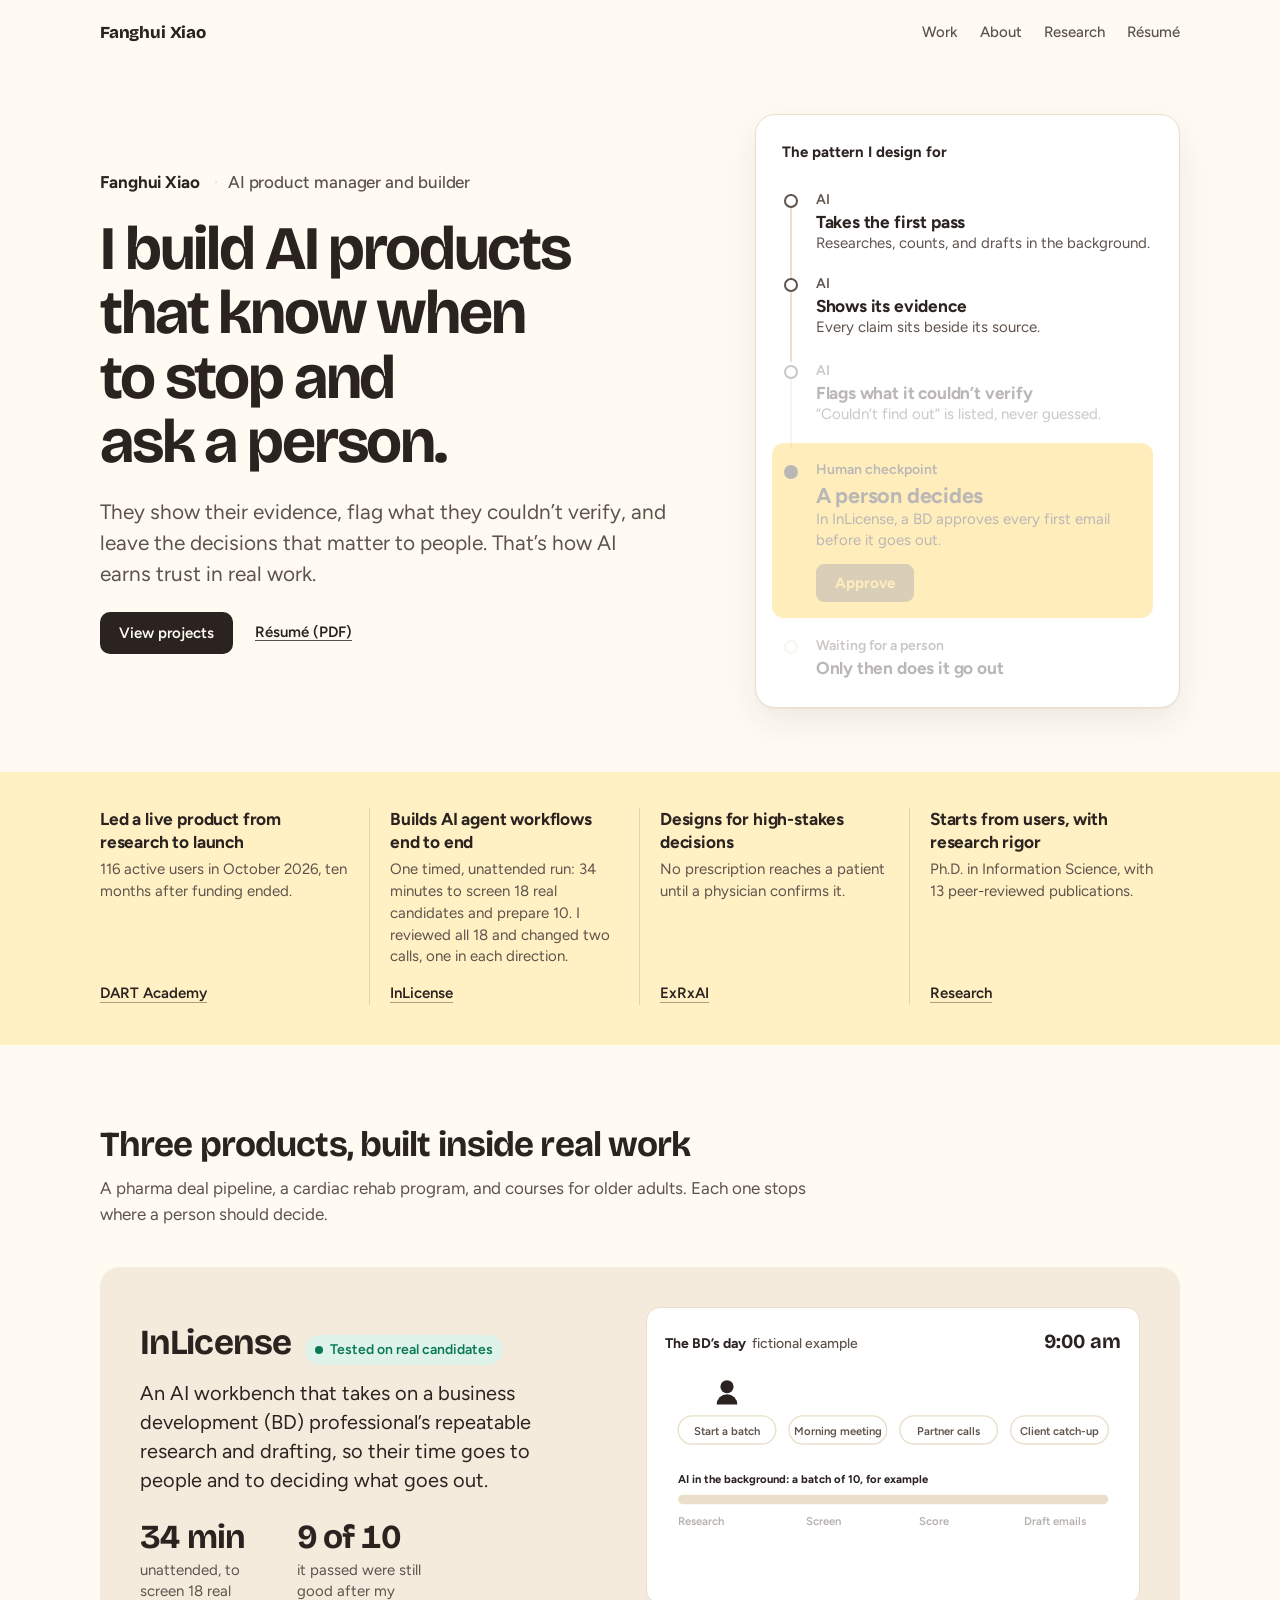
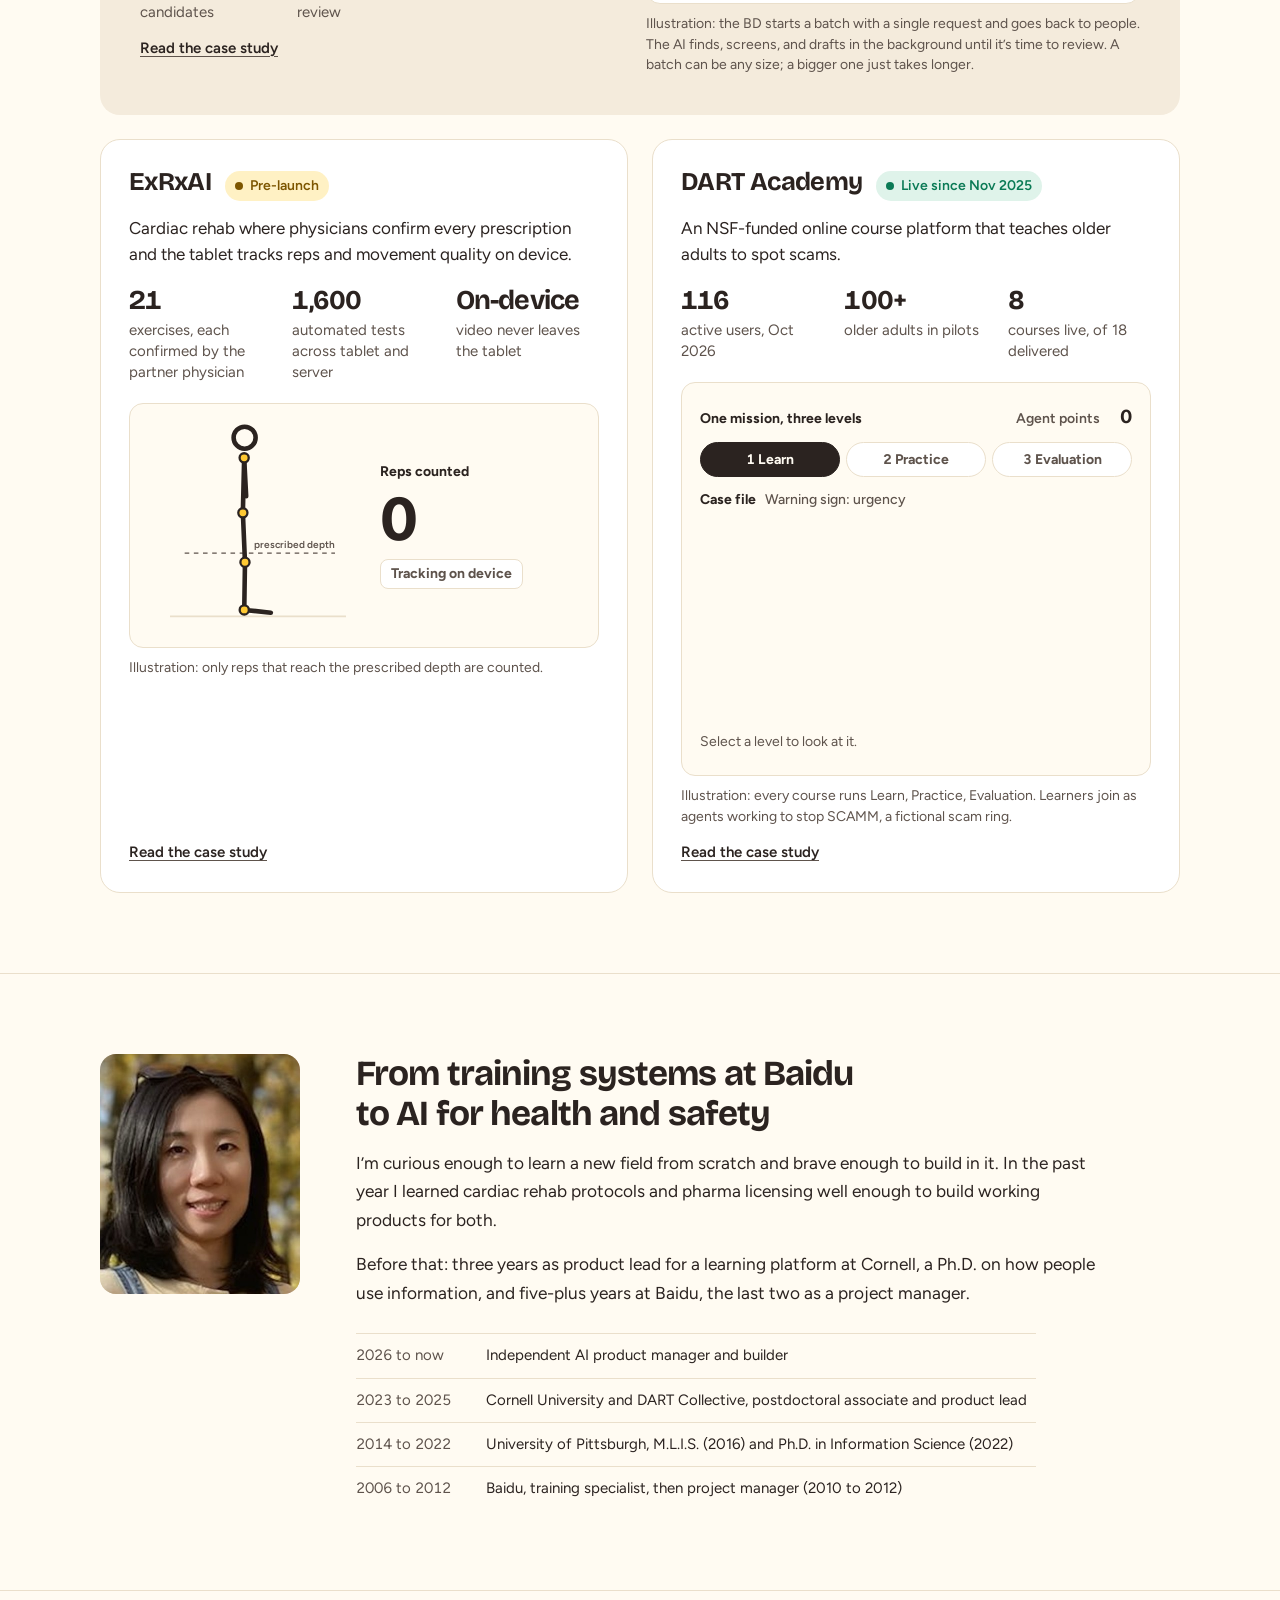
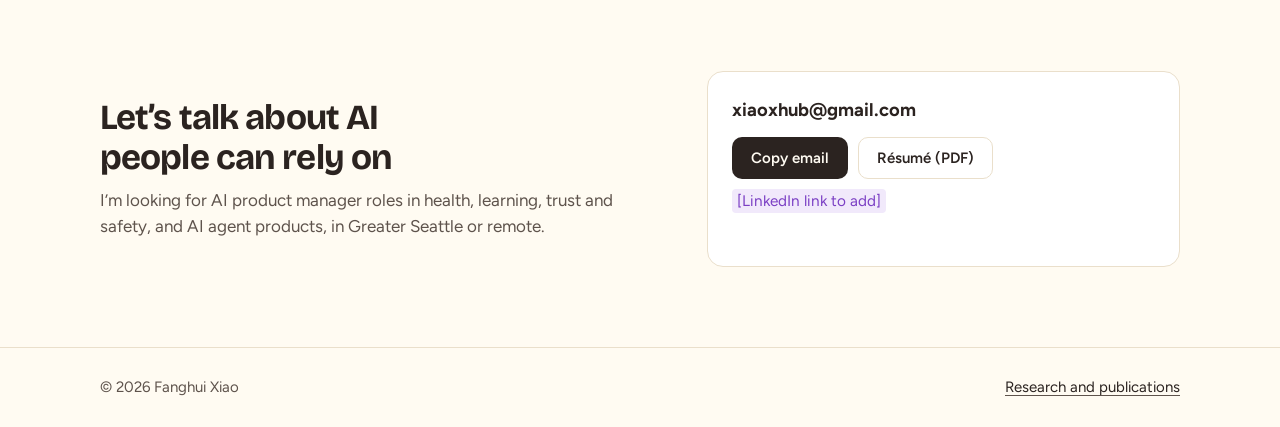
==== commit 4b2e2182: "DART" ====
--- a/index.html
+++ b/index.html
@@ -2,7 +2,6 @@
 <html lang="en" data-theme="light">
 <head>
 <meta charset="utf-8">
-<meta name="robots" content="noindex, nofollow">
 <meta name="viewport" content="width=device-width, initial-scale=1, viewport-fit=cover">
 <title>Fanghui Xiao</title>
 <meta name="claude:viewport-fit-sides" content="cover">
@@ -66,7 +65,7 @@
         </a></li>
         <li><a class="ev" href="inlicense.html">
           <span class="claim">Builds AI agent workflows end to end</span>
-          <span class="proof">One unattended run: 20 real products met its screening criteria in about half an hour, and I checked every fact.</span>
+          <span class="proof">One timed, unattended run: 34 minutes to screen 18 real candidates and prepare 10. I reviewed all 18 and changed two calls, one in each direction.</span>
           <span class="src">InLicense</span>
         </a></li>
         <li><a class="ev" href="exrxai.html">
@@ -93,10 +92,10 @@
       <article class="feature">
         <div class="work-text">
           <div class="work-title"><h3><a href="inlicense.html">InLicense</a></h3><span class="chip go">Tested on real candidates</span></div>
-          <p>An AI workbench that takes on a BD’s repeatable research and drafting, so their time goes to people and to deciding what goes out.</p>
+          <p>An AI workbench that takes on a business development (BD) professional’s repeatable research and drafting, so their time goes to people and to deciding what goes out.</p>
           <ul class="stat-line">
-            <li><strong>~30 min</strong>for one unattended batch of real candidates</li>
-            <li><strong>20</strong>met its screening criteria; all reviewed by me</li>
+            <li><strong>34 min</strong>unattended, to screen 18 real candidates</li>
+            <li><strong>9 of 10</strong>it passed were still good after my review</li>
           </ul>
           <a class="read" href="inlicense.html">Read the case study</a>
         </div>
@@ -164,7 +163,7 @@
           <ul class="stat-line">
             <li><strong>116</strong>active users, Oct 2026</li>
             <li><strong>100+</strong>older adults in pilots</li>
-            <li><strong>50</strong>phishing scenarios</li>
+            <li><strong>8</strong>courses live, of 18 delivered</li>
           </ul>
           <figure class="vig" data-vig="mission">
             <div class="vig-stage dart">
@@ -193,7 +192,7 @@
                   <p class="signs"><span data-sg="1">Urgency and money</span><span data-sg="2">Secrecy</span></p>
                 </div>
                 <div class="ms-p ms-ev" data-ms="2">
-                  <svg class="shield" viewBox="0 0 120 140" role="img" aria-label="A shield badge fills as the learner passes the evaluation">
+                  <svg class="shield" viewBox="0 0 120 140" role="img" aria-label="A shield badge fills as the learner completes the evaluation">
                     <defs><clipPath id="shield-clip"><rect data-da="rise" x="0" y="140" width="120" height="140"></rect></clipPath></defs>
                     <path class="sh-bg" d="M60 8L108 26V70C108 100 88 122 60 132C32 122 12 100 12 70V26Z"></path>
                     <path class="sh-fill" clip-path="url(#shield-clip)" d="M60 8L108 26V70C108 100 88 122 60 132C32 122 12 100 12 70V26Z"></path>
@@ -201,7 +200,7 @@
                     <path class="sh-check" data-da="check" d="M40 70l14 15 27-32"></path>
                   </svg>
                   <div class="ev">
-                    <p data-ev="1">Evaluation passed</p>
+                    <p data-ev="1">Evaluation completed</p>
                     <p data-ev="2">Rank up</p>
                     <p data-ev="3">Certificate earned</p>
                   </div>
--- a/styles.css
+++ b/styles.css
@@ -942,3 +942,26 @@
 .decision-more summary { cursor: pointer; font-family: var(--sans); font-size: var(--t-sm); font-weight: 700; color: var(--ink); padding: 8px 0; }
 .decision-more summary:focus-visible { outline: 2px solid var(--ink); outline-offset: 2px; border-radius: 4px; }
 .decision-more[open] summary { margin-bottom: 8px; }
+
+/* Funnel table on the InLicense case study */
+.funnel-wrap { overflow-x: auto; margin: 6px 0 18px; }
+.funnel { width: 100%; border-collapse: collapse; font-size: var(--t-sm); font-variant-numeric: tabular-nums; }
+.funnel th, .funnel td { text-align: left; padding: 10px 12px; border-bottom: 1px solid var(--rule); vertical-align: top; }
+.funnel thead th { font-weight: 600; color: var(--ink-soft); }
+.funnel tbody th { font-weight: 600; white-space: nowrap; }
+.funnel td:nth-child(2), .funnel td:nth-child(3), .funnel td:nth-child(4), .funnel td:nth-child(5) { font-weight: 700; }
+.also-built { margin-top: 8px; }
+.also-built > .decision { margin-top: 16px; }
+.agent-run { margin-top: 22px; }
+
+.prose.agent-run p { max-width: none; }
+
+@media (max-width: 640px) {
+  .funnel thead { display: none; }
+  .funnel, .funnel tbody, .funnel tr, .funnel th, .funnel td { display: block; width: 100%; }
+  .funnel tr { border: 1px solid var(--rule); border-radius: 12px; padding: 6px 14px; margin-bottom: 12px; background: var(--surface); }
+  .funnel tbody th { border-bottom: 1px solid var(--rule); padding: 10px 0; }
+  .funnel td { display: flex; justify-content: space-between; gap: 16px; padding: 7px 0; border-bottom: 0; }
+  .funnel td::before { content: attr(data-label); font-weight: 400; color: var(--ink-soft); }
+  .funnel td:last-child { flex-direction: column; gap: 2px; font-weight: 500; }
+}
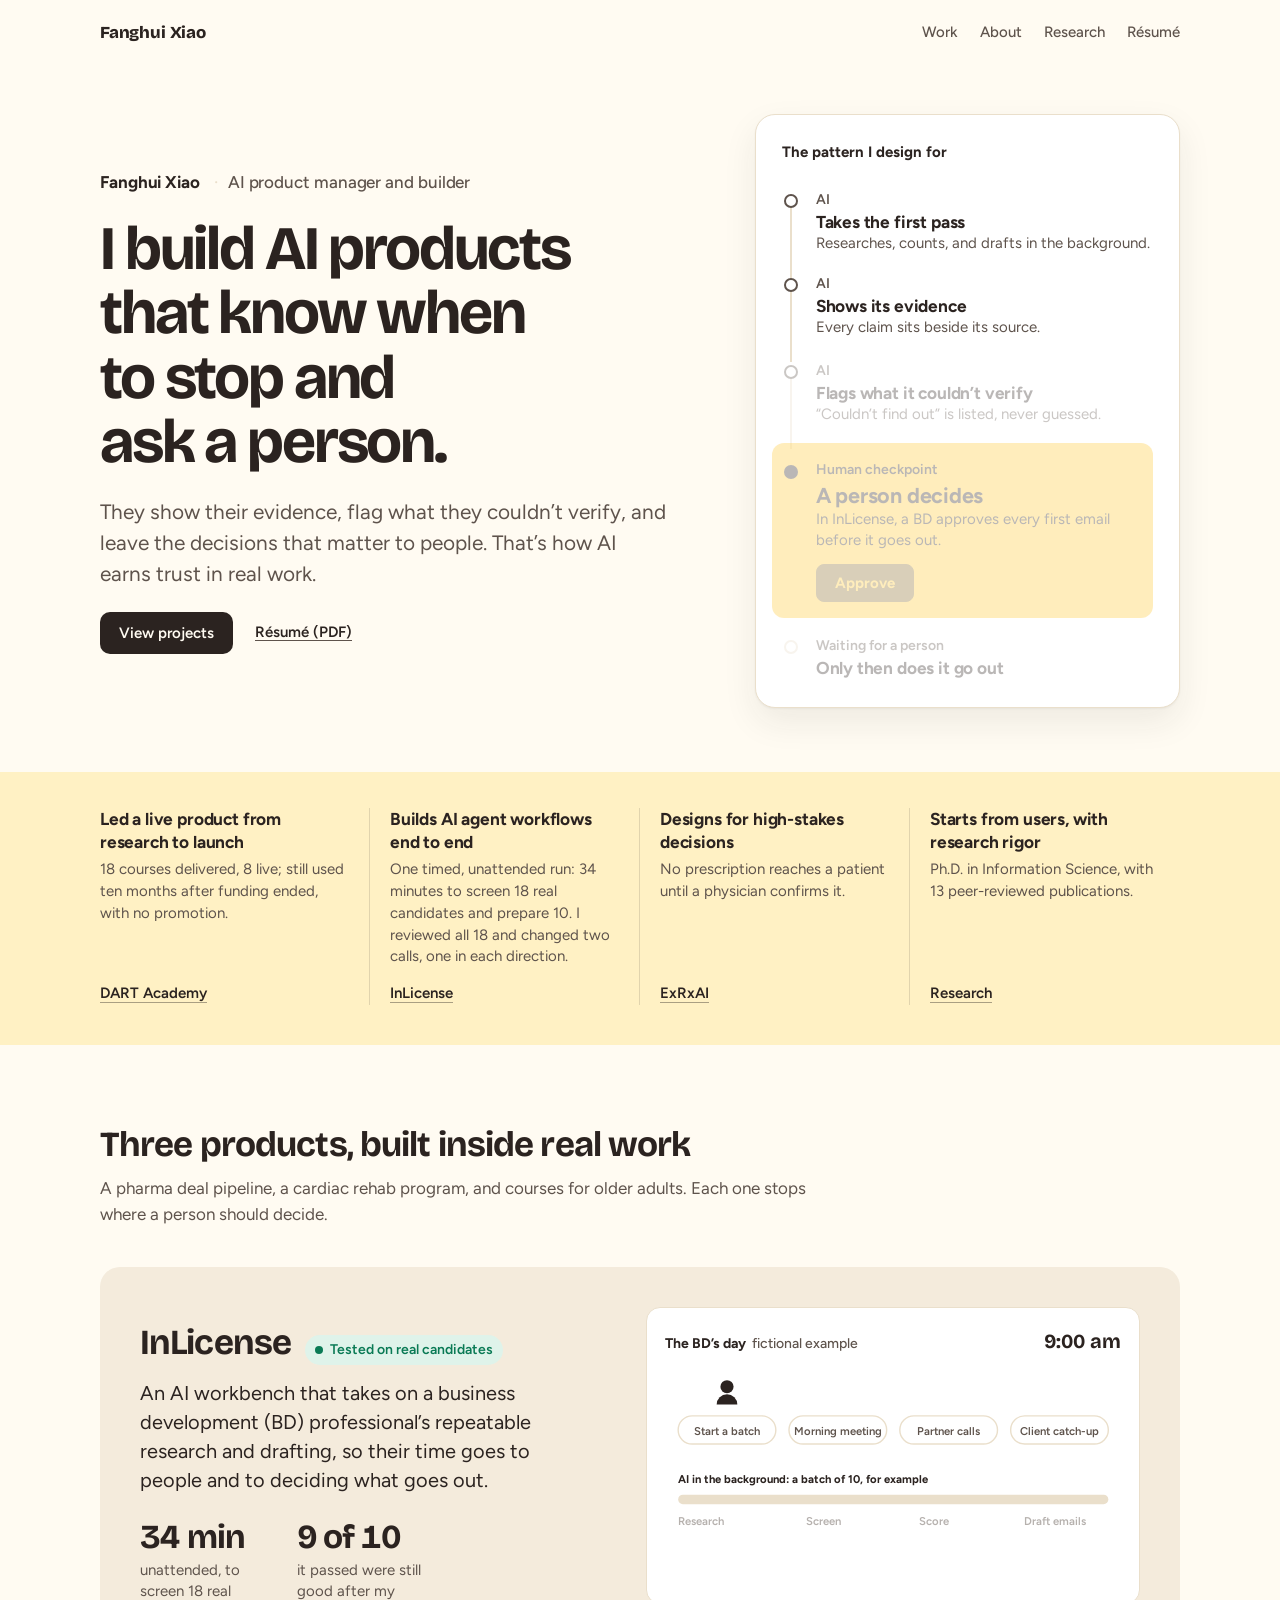
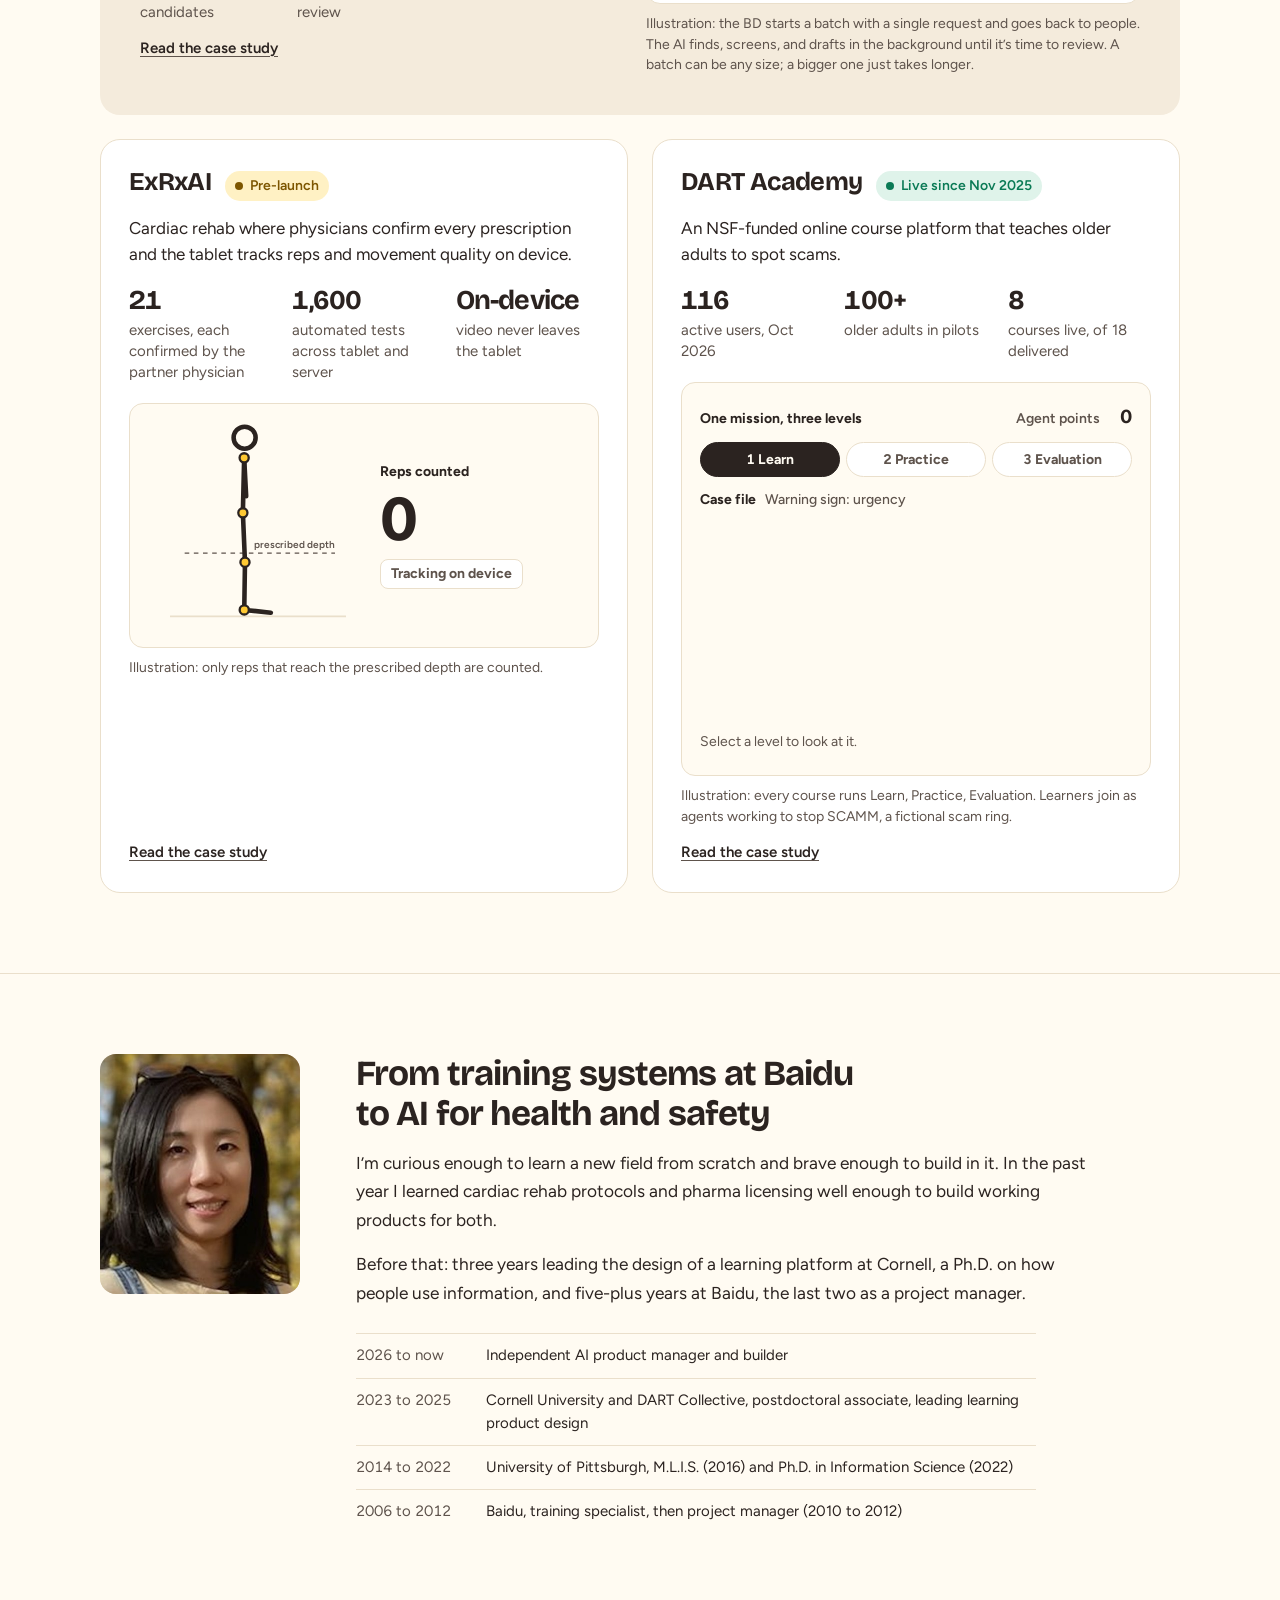
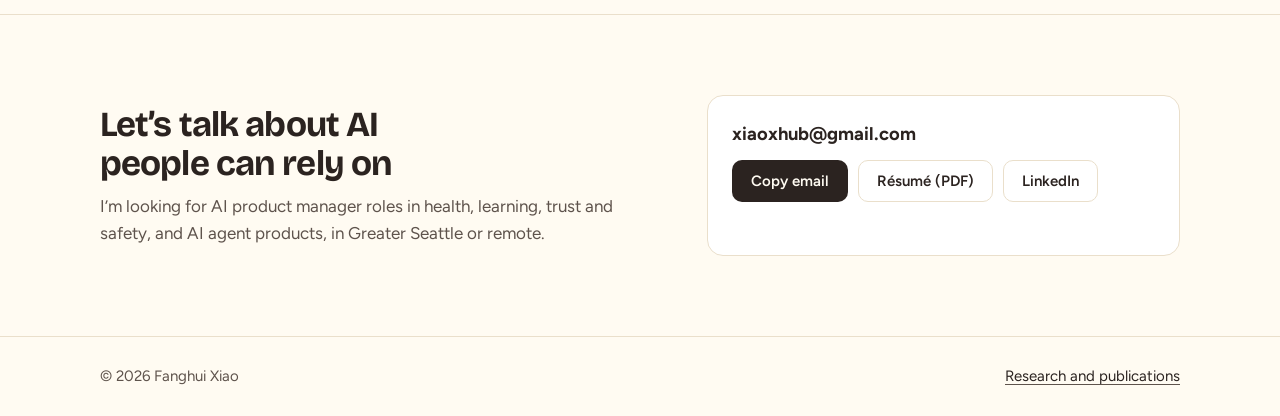
==== commit 9126904d: "DART2" ====
--- a/index.html
+++ b/index.html
@@ -60,7 +60,7 @@
       <ul class="claims">
         <li><a class="ev" href="dart.html">
           <span class="claim">Led a live product from research to launch</span>
-          <span class="proof">116 active users in October 2026, ten months after funding ended.</span>
+          <span class="proof">18 courses delivered, 8 live; still used ten months after funding ended, with no promotion.</span>
           <span class="src">DART Academy</span>
         </a></li>
         <li><a class="ev" href="inlicense.html">
@@ -226,10 +226,10 @@
       <div class="about-text">
         <h2>From training systems at Baidu to AI for health and safety</h2>
         <p>I’m curious enough to learn a new field from scratch and brave enough to build in it. In the past year I learned cardiac rehab protocols and pharma licensing well enough to build working products for both.</p>
-        <p>Before that: three years as product lead for a learning platform at Cornell, a Ph.D. on how people use information, and five-plus years at Baidu, the last two as a project manager.</p>
+        <p>Before that: three years leading the design of a learning platform at Cornell, a Ph.D. on how people use information, and five-plus years at Baidu, the last two as a project manager.</p>
         <ul class="path">
           <li><span class="when">2026 to now</span><span>Independent AI product manager and builder</span></li>
-          <li><span class="when">2023 to 2025</span><span>Cornell University and DART Collective, postdoctoral associate and product lead</span></li>
+          <li><span class="when">2023 to 2025</span><span>Cornell University and DART Collective, postdoctoral associate, leading learning product design</span></li>
           <li><span class="when">2014 to 2022</span><span>University of Pittsburgh, M.L.I.S. (2016) and Ph.D. in Information Science (2022)</span></li>
           <li><span class="when">2006 to 2012</span><span>Baidu, training specialist, then project manager (2010 to 2012)</span></li>
         </ul>
@@ -248,7 +248,7 @@
         <div class="row">
           <button class="btn btn-go" type="button" data-copy="email-2" data-note="note-2">Copy email</button>
           <a class="btn btn-line" href="Fanghui_Xiao_Resume.pdf" target="_blank" rel="noopener">Résumé (PDF)</a>
-          <span class="todo-inline">[LinkedIn link to add]</span>
+          <a class="btn btn-line" href="https://www.linkedin.com/in/fanghui-x/" target="_blank" rel="noopener">LinkedIn</a>
         </div>
         <span class="copy-note" id="note-2" aria-live="polite"></span>
       </div>
